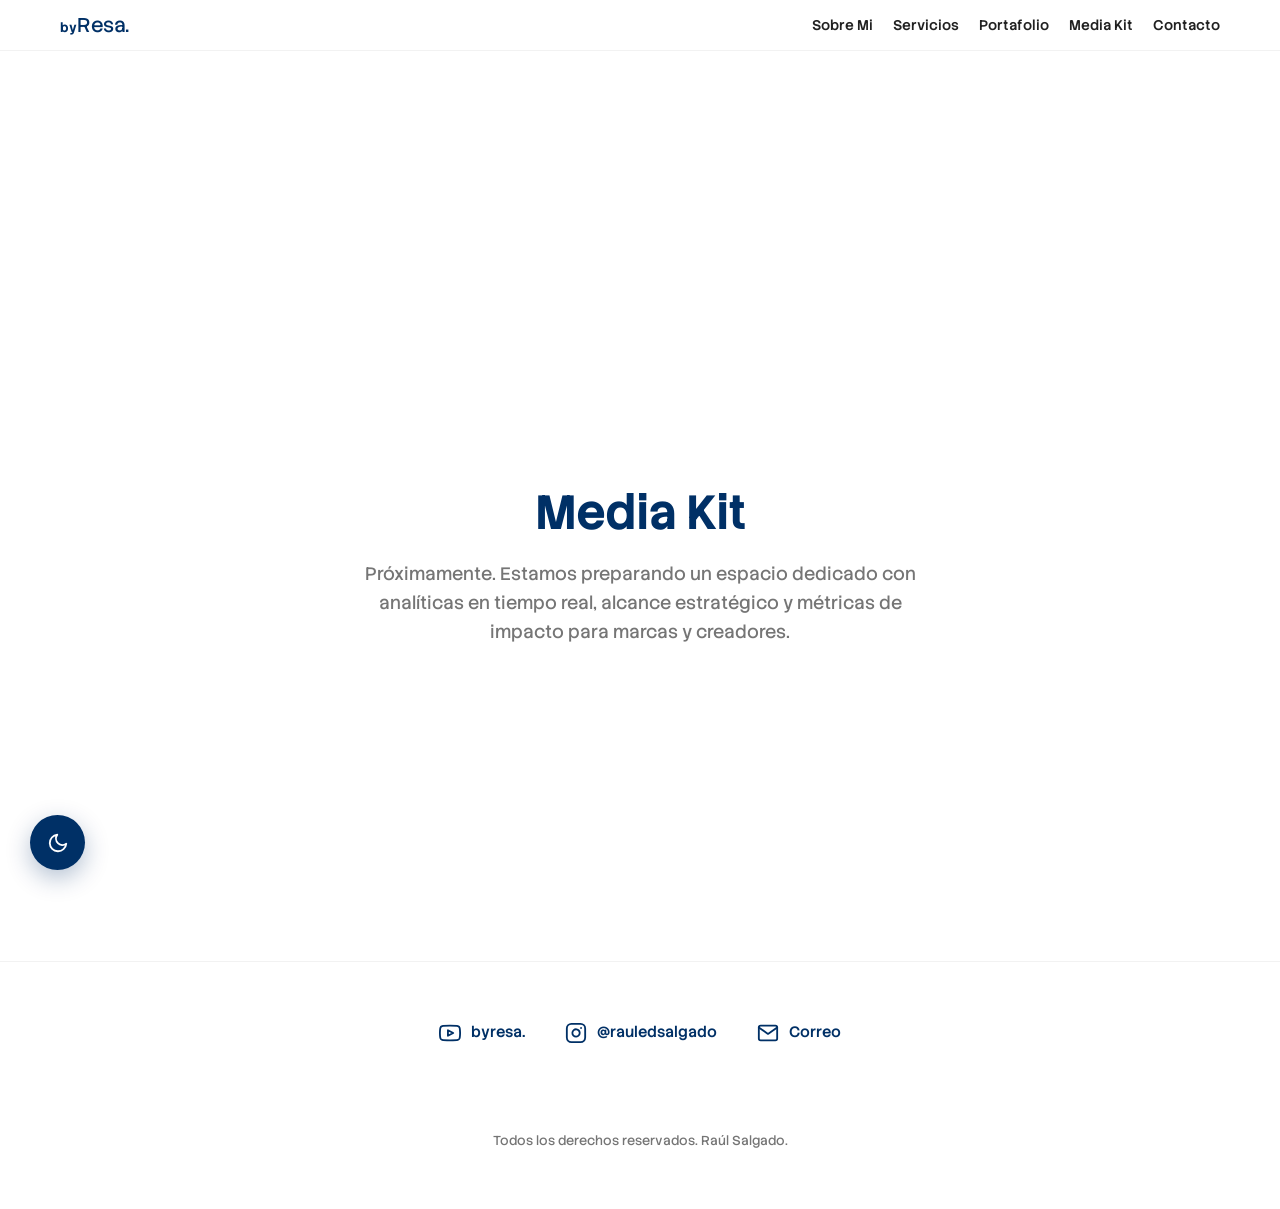
==== mediakit.html @ c40e9521 "Initial clean deploy 1.0" ====
<!DOCTYPE html>
<html lang="es">

<head>
    <meta charset="UTF-8">
    <meta name="viewport" content="width=device-width, initial-scale=1.0">
    <title>Media Kit - byResa.</title>
    
    <!-- Hojas de estilo, Fuentes y Favicon -->
    <link rel="stylesheet" href="css/normalize.css">
    <link rel="preconnect" href="https://fonts.googleapis.com">
    <link rel="preconnect" href="https://fonts.gstatic.com" crossorigin>
    <link href="https://fonts.googleapis.com/css2?family=Stack+Sans+Text&display=swap" rel="stylesheet">
    <link rel="preload" href="css/style.css" as="style">
    <link rel="stylesheet" href="css/style.css?v=6.0">
    <link rel="icon" href="Images/LOGO FINAL.png" type="image/png">
</head>

<body>
    <!-- Encabezado Fijo y Simétrico (Consistencia Global) -->
    <header class="barra-superior">
        <div class="nav-container contenedor">
            <a href="index.html#inicio" class="titulo" style="text-decoration: none;">
                <span>by</span>Resa.
            </a>
            <nav class="navprincipal">
                <a href="index.html#sobre-mi">Sobre Mi</a>
                <a href="index.html#servicios">Servicios</a>
                <a href="portafolio.html">Portafolio</a>
                <a href="mediakit.html">Media Kit</a>
                <a href="index.html#contacto">Contacto</a>
            </nav>
        </div>
    </header>

    <!-- Envoltura animada exclusiva para el contenido inferior -->
    <div class="transicion-pagina">
        <section class="hero-apple seccion-separada">
            <div class="contenedor" style="text-align: center; padding-top: 10rem;">
                <h2 style="color: var(--primario); font-size: 4.8rem; font-weight: 800; letter-spacing: -1px; margin-bottom: 2rem;">Media Kit</h2>
                <p style="color: var(--gris); font-size: 1.8rem; max-width: 60rem; margin: 0 auto; line-height: 1.6;">
                    Próximamente. Estamos preparando un espacio dedicado con analíticas en tiempo real, alcance estratégico y métricas de impacto para marcas y creadores.
                </p>
            </div>
        </section>
    </div>

    <!-- Bloque de Enlaces y Redes (Consistencia de marca) -->
    <section id="contenido" class="redes-apple seccion-separada">
        <div class="contenedor grid-redes-apple">
            <a href="https://www.youtube.com/@byresa" target="_blank" rel="noopener noreferrer" class="enlace-red-apple">
                <svg xmlns="http://www.w3.org/2000/svg" width="22" height="22" viewBox="0 0 24 24" fill="none" stroke="currentColor" stroke-width="2" stroke-linecap="round" stroke-linejoin="round">
                    <path d="M22.54 6.42a2.78 2.78 0 0 0-1.95-1.96C18.88 4 12 4 12 4s-6.88 0-8.59.46A2.78 2.78 0 0 0 1.46 6.42 29 29 0 0 0 1 12a29 29 0 0 0 .46 5.58 2.78 2.78 0 0 0 1.95 1.96C5.12 20 12 20 12 20s6.88 0 8.59-.46a2.78 2.78 0 0 0 1.95-1.96A29 29 0 0 0 23 12a29 29 0 0 0-.46-5.58z"></path>
                    <polygon points="9.75 15.02 15.5 12 9.75 8.98 9.75 15.02"></polygon>
                </svg>
                <span>byresa.</span>
            </a>

            <a href="https://www.instagram.com/rauledsalgado/" target="_blank" rel="noopener noreferrer" class="enlace-red-apple">
                <svg xmlns="http://www.w3.org/2000/svg" width="22" height="22" viewBox="0 0 24 24" fill="none" stroke="currentColor" stroke-width="2" stroke-linecap="round" stroke-linejoin="round">
                    <rect x="2" y="2" width="20" height="20" rx="5" ry="5"></rect>
                    <path d="M16 11.37A4 4 0 1 1 12.63 8 4 4 0 0 1 16 11.37z"></path>
                    <line x1="17.5" y1="6.5" x2="17.51" y2="6.5"></line>
                </svg>
                <span>@rauledsalgado</span>
            </a>

            <a href="mailto:rauleduardosalgadoalvarez@gmail.com" class="enlace-red-apple">
                <svg xmlns="http://www.w3.org/2000/svg" width="22" height="22" viewBox="0 0 24 24" fill="none" stroke="currentColor" stroke-width="2" stroke-linecap="round" stroke-linejoin="round">
                    <path d="M4 4h16c1.1 0 2 .9 2 2v12c0 1.1-.9 2-2 2H4c-1.1 0-2-.9-2-2V6c0-1.1.9-2 2-2z"></path>
                    <polyline points="22,6 12,13 2,6"></polyline>
                </svg>
                <span>Correo</span>
            </a>
        </div>
    </section>

    <!-- Pie de página unificado -->
    <footer class="footer-apple contenedor">
        <p>Todos los derechos reservados. Raúl Salgado.</p>
    </footer>

    <!-- Botón Flotante de Modo Oscuro -->
    <button id="btn-dark-mode" class="btn-dark-mode" type="button" aria-label="Alternar modo oscuro">
        <!-- Icono Luna (Modo Claro) -->
        <svg id="svg-luna" xmlns="http://www.w3.org/2000/svg" width="22" height="22" viewBox="0 0 24 24" fill="none" stroke="#ffffff" stroke-width="2" stroke-linecap="round" stroke-linejoin="round" style="display: block;">
            <path d="M21 12.79A9 9 0 1 1 11.21 3 7 7 0 0 0 21 12.79z"></path>
        </svg>
        <!-- Icono Sol (Modo Oscuro) -->
        <svg id="svg-sol" xmlns="http://www.w3.org/2000/svg" width="22" height="22" viewBox="0 0 24 24" fill="none" stroke="#ffffff" stroke-width="2" stroke-linecap="round" stroke-linejoin="round" style="display: none;">
            <circle cx="12" cy="12" r="5"></circle>
            <line x1="12" y1="1" x2="12" y2="3"></line>
            <line x1="12" y1="21" x2="12" y2="23"></line>
            <line x1="4.22" y1="4.22" x2="5.64" y2="5.64"></line>
            <line x1="18.36" y1="18.36" x2="19.78" y2="19.78"></line>
            <line x1="1" y1="12" x2="3" y2="12"></line>
            <line x1="21" y1="12" x2="23" y2="12"></line>
            <line x1="4.22" y1="19.78" x2="5.64" y2="18.36"></line>
            <line x1="18.36" y1="5.64" x2="19.78" y2="4.22"></line>
        </svg>
    </button>

   <!-- JavaScript Principal -->
    <script src="js/main.js?v=6.0"></script>
</body>

</html>
---- css/style.css ----
/* ==========================================================================
   1. VARIABLES Y CONFIGURACIÓN DE COLORES
   ========================================================================== */
:root {
    --blanco: #ffffff; 
    --oscuro: #212121;
    --primario: #003066;
    --secundario: #004A75;
    --gris: #757575;
    --grisbaj: #DFE9F3;
    --negro: #000000;
}

/* ==========================================================================
   2. ESTILOS BASE Y GLOBALES (Reset & HTML)
   ========================================================================== */
html {
    font-size: 62.5%; /* 1rem = 10px */
    box-sizing: border-box;
    scroll-behavior: smooth;
}

*, *:before, *:after {
    box-sizing: inherit;
}

body {
    font-size: 16px; 
    font-family: "Stack Sans Text", -apple-system, BlinkMacSystemFont, "Segoe UI", Roboto, sans-serif;
    background-color: var(--blanco);
    margin: 0; 
    overflow-x: hidden;
}

/* Tipografías Base */
h1 { font-size: 3.8rem; }
h2 { font-size: 2.8rem; }
h3 { font-size: 1.8rem; }
h1, h2, h3 { 
    text-align: center; 
}

/* ==========================================================================
   3. CLASES DE UTILIDAD Y COMPONENTES REUSABLES
   ========================================================================== */
.contenedor {
    max-width: 120rem;
    margin: 0 auto;
}

.sombra {
    box-shadow: 0px 5px 15px 0px rgba(112,112,112,0.75);
    -webkit-box-shadow: 0px 5px 15px 0px rgba(112,112,112,0.75);
    -moz-box-shadow: 0px 5px 15px 0px rgba(112,112,112,0.75);
    padding: 2rem;
    border-radius: 0;
}

.seccion-separada {
    margin-top: 4rem;
    margin-bottom: 4rem;
}

/* Helpers Flexbox / Ancho */
.flex { display: flex; }
.w100 { width: 100%; }
.alide { justify-content: flex-end; }

/* Botones genéricos */
.boton {
    background-color: var(--secundario);
    color: var(--blanco);
    padding: 1rem 3rem;
    margin-top: 1rem;
    font-size: 2rem;
    text-decoration: none;
    text-transform: uppercase;
    font-weight: bold;
    border-radius: .5rem;
    width: 80%;
    border: none;
    text-align: center;
    display: inline-block;
}

.boton:hover {
    cursor: pointer;
}

@media (min-width: 480px) {
    .boton { width: auto; }
}

/* ==========================================================================
   4. ESTRUCTURA DE NAVEGACIÓN Y HERO (Estilo Apple Keynote)
   ========================================================================== */

/* Barra Superior Fina e Integrada (Sticky Nav) */
.barra-superior {
    position: sticky;
    top: 0;
    z-index: 100;
    background-color: rgba(255, 255, 255, 0.8);
    backdrop-filter: blur(20px);
    -webkit-backdrop-filter: blur(20px);
    border-bottom: 1px solid rgba(0, 0, 0, 0.05);
}

.nav-container {
    display: flex;
    flex-direction: column;
    align-items: center;
    padding: 1rem 2rem;
}

@media (min-width: 768px) {
    .nav-container {
        flex-direction: row;
        justify-content: space-between;
        padding: 1.2rem 2rem;
    }
}

/* Título e Identidad */
.titulo {
    color: var(--primario);
    margin: 0;
    font-size: 2rem;
    letter-spacing: -0.5px;
    font-weight: 400;
}

.titulo span {
    font-size: 1.3rem;
    font-weight: 700;
    margin-right: 1px;
}

/* Menú de Navegación Fino e Integrado */
.navprincipal {
    display: flex;
    flex-direction: row;
    justify-content: center;
    align-items: center;
    gap: 1.2rem;
    width: 100%;
    flex-wrap: nowrap;
}

.navprincipal a {
    color: var(--oscuro);
    text-decoration: none;
    font-size: 1.2rem;
    font-weight: 500;
    padding: 0.5rem 0;
    transition: color 0.2s ease;
    white-space: nowrap;
}

.navprincipal a:hover {
    color: var(--secundario);
    background-color: transparent;
}

@media (min-width: 768px) {
    .navprincipal {
        gap: 2rem;
        width: auto;
    }
    
    .navprincipal a {
        font-size: 1.4rem;
    }
}

/* --- HERO APPLE --- */
.hero-apple {
    background-color: var(--blanco);
    display: flex;
    align-items: center;      
    justify-content: center;   
    min-height: auto;          
    padding-top: 10rem;        
    padding-bottom: 6rem;
    box-sizing: border-box;
    position: relative;
    overflow: visible; 
}

@media (min-width: 992px) {
    .hero-apple {
        min-height: calc(100vh - 7rem); 
        padding-top: 2rem;
        padding-bottom: 4rem;
    }
}

.hero-contenido {
    display: flex;
    flex-direction: column;
    align-items: center;
    gap: 6rem;
    padding: 0 2rem;
    width: 100%;
}

@media (min-width: 992px) {
    .hero-contenido {
        display: grid;
        grid-template-columns: 45% 55%;
        align-items: center;
        gap: 4rem;
    }
}

/* Texto del Hero */
.hero-texto {
    display: flex;
    flex-direction: column;
    align-items: center;
    text-align: center;
    max-width: 100%;
}

.hero-texto h2 {
    font-size: 4.2rem;
    font-weight: 800;
    color: var(--primario);
    line-height: 1.2;
    letter-spacing: -1px;
    margin: 0 0 1.5rem 0;
    text-transform: lowercase;
}

.hero-texto .ubi {
    display: flex;
    align-items: center;
    color: var(--gris);
    gap: 0.8rem;
    margin-bottom: 3rem;
}

.hero-texto .ubi p {
    font-size: 1.6rem;
    margin: 0;
    color: var(--gris);
}

.hero-texto .boton-apple {
    margin-top: 1.5rem;
}

@media (min-width: 768px) {
    .hero-texto h2 { font-size: 5.6rem; }
}

@media (min-width: 992px) {
    .hero-texto {
        align-items: center;
        text-align: center;
        max-width: 52rem;
    }

    .hero-texto h2 { 
        font-size: 5.2rem; 
        line-height: 1.15;
    }
}

/* --- FIX CURSOR TYPEWRITER EN MÚLTIPLES RENGLONES --- */
.typing-container {
    display: block;
    text-align: center;
    min-height: 8rem;
    margin: 0 auto;
}

#texto-tipeado {
    color: var(--primario);
}

.cursor-tipeado {
    display: inline;
    color: var(--secundario);
    font-weight: 300;
    margin-left: 2px;
    animation: parpadeoCursor 0.8s infinite;
}

@keyframes parpadeoCursor {
    0%, 100% { opacity: 1; }
    50% { opacity: 0; }
}

/* Botón Premium Tipo Apple */
.boton-apple {
    background-color: var(--primario);
    color: var(--blanco);
    padding: 1.2rem 3rem;
    font-size: 1.6rem;
    font-weight: 600;
    text-decoration: none;
    border-radius: 3rem;
    display: inline-block;
    transition: transform 0.2s ease, background-color 0.2s ease;
    box-shadow: 0 4px 15px rgba(0, 48, 102, 0.15);
}

.boton-apple:hover {
    transform: scale(1.03);
    background-color: var(--secundario);
}

/* --- LA VENTANA DE INTERFAZ (MOCKUP INTERACTIVO) --- */
.hero-mockup {
    width: 100%;
    max-width: 55rem;
    background-color: var(--blanco);
    border-radius: 1.2rem;
    box-shadow: 0px 20px 40px rgba(0, 0, 0, 0.08);
    border: 1px solid rgba(0, 0, 0, 0.06);
    overflow: hidden;
}

.ventana-header {
    background-color: #f5f5f7;
    padding: 1.2rem 1.6rem;
    display: flex;
    gap: 0.8rem;
    border-bottom: 1px solid rgba(0, 0, 0, 0.05);
}

.ventana-header .punto {
    width: 1.2rem;
    height: 1.2rem;
    border-radius: 50%;
    display: inline-block;
}
.ventana-header .rojo { background-color: #ff5f56; }
.ventana-header .verde { background-color: #27c93f; }
.ventana-header .amarillo { background-color: #ffbd2e; }

.ventana-cuerpo {
    padding: 3rem;
    background-color: var(--blanco);
    font-family: monospace;
    font-size: 1.4rem;
    display: flex;
    flex-direction: column;
    gap: 1.5rem;
    text-align: left;
}

.linea-codigo {
    color: var(--secundario);
    font-weight: bold;
}

.linea-codigo span {
    color: var(--gris);
    font-weight: normal;
}

/* Micro-animaciones de Entrada */
.animate-fade-in {
    animation: fadeIn 1s ease-out forwards;
}

.animate-slide-up {
    animation: slideUp 1.2s cubic-bezier(0.16, 1, 0.3, 1) forwards;
}

@keyframes fadeIn {
    from { opacity: 0; }
    to { opacity: 1; }
}

@keyframes slideUp {
    from {
        opacity: 0;
        transform: translateY(40px);
    }
    to {
        opacity: 1;
        transform: translateY(0);
    }
}

/* --- INDICADOR DE SCROLL PREMIUM --- */
.scroll-indicator {
    display: none; 
    visibility: hidden;
    opacity: 0;
}

@media (min-width: 992px) {
    .scroll-indicator {
        display: flex;
        visibility: visible;
        opacity: 1;
        position: absolute;
        bottom: 8rem; 
        left: 50%;
        transform: translateX(-50%);
        flex-direction: column;
        align-items: center;
        justify-content: center;
        pointer-events: none;
        z-index: 10;
    }
}

.mouse-icon {
    width: 2.6rem;
    height: 4.2rem;
    border: 2px solid var(--primario); 
    border-radius: 2rem;
    position: relative;
    animation: mouseBounce 2s infinite ease-in-out;
}

.mouse-wheel {
    width: 0.4rem;
    height: 0.8rem;
    background-color: var(--secundario); 
    border-radius: 0.2rem;
    position: absolute;
    top: 0.8rem;
    left: 50%;
    transform: translateX(-50%);
    animation: wheelScroll 1.6s infinite cubic-bezier(0.16, 1, 0.3, 1);
}

@keyframes mouseBounce {
    0%, 100% { transform: translateY(0); }
    50% { transform: translateY(6px); }
}

@keyframes wheelScroll {
    0% { opacity: 0; transform: translate(-50%, 0); }
    30% { opacity: 1; }
    100% { opacity: 0; transform: translate(-50%, 10px); }
}

/* ==========================================================================
   5. TÍTULO DE SECCIONES UNIFICADO (Regla Global Limpia)
   ========================================================================== */
.herramientas-apple h2,
.proyectos-apple h2,
.servicios-apple h2,
.testimonios-apple h2 {
    color: var(--primario);
    font-size: 3.2rem;
    font-weight: 800;
    letter-spacing: -0.5px;
    text-align: center;
    margin-top: 0;
    margin-bottom: 4rem;
    text-transform: none;
}

@media (min-width: 768px) {
    .herramientas-apple h2,
    .proyectos-apple h2,
    .servicios-apple h2,
    .testimonios-apple h2 {
        font-size: 4rem;
    }
}

/* ==========================================================================
   6. DISEÑO DE SECCIONES INTERNAS
   ========================================================================== */

/* --- BLOQUE 1: SOBRE MÍ (Gris Suave) --- */
.sobre-mi-apple {
    background-color: var(--blanco); 
    margin-bottom: 0;
    padding-top: 4rem;
    padding-bottom: 4rem; 
}

@media (min-width: 992px) {
    .sobre-mi-apple {
        background-color: #f5f5f7;
        padding: 8rem 2rem;
    }
}

.grid-sobre-mi-apple {
    display: flex;
    flex-direction: column;
    gap: 4rem;
}

.perfil-texto-apple h2 {
    color: var(--primario);
    text-align: center; 
    font-size: 3.2rem;
    font-weight: 800;
    letter-spacing: -0.5px;
    margin-top: 0;
    margin-bottom: 2.5rem;
}

.perfil-texto-apple p {
    color: var(--oscuro);
    line-height: 1.6;
    margin-bottom: 2rem;
    text-align: center; 
}

.perfil-texto-apple .introduccion {
    font-size: 2rem;
    font-weight: 500;
    color: var(--primario);
}

.perfil-texto-apple .cuerpo-perfil {
    font-size: 1.6rem;
    color: var(--gris);
}

.perfil-foto-apple {
    display: flex;
    justify-content: center;
    align-items: center;
}

.marco-foto-apple {
    width: 100%;
    max-width: 38rem;
    height: 44rem;
    border-radius: 1.6rem;
    overflow: hidden;
    box-shadow: 0px 15px 35px rgba(0, 0, 0, 0.06);
    border: 1px solid rgba(0, 0, 0, 0.04);
}

.marco-foto-apple img {
    width: 100%;
    height: 100%;
    object-fit: cover;
    transition: transform 0.3s ease;
}

.marco-foto-apple:hover img {
    transform: scale(1.02);
}

@media (min-width: 992px) {
    .grid-sobre-mi-apple {
        display: grid;
        grid-template-columns: 55% 45%;
        column-gap: 6rem;
        align-items: center;
    }

    .perfil-texto-apple h2,
    .perfil-texto-apple p {
        text-align: left;
    }
}

/* --- BLOQUE 2: HERRAMIENTAS APLICADAS (Blanco Puro) --- */
.herramientas-apple {
    background-color: var(--blanco);
    margin-top: 0;
    margin-bottom: 0;
    padding-top: 4rem;       
    padding-bottom: 4rem;  
}

.grid-herramientas {
    display: flex;
    flex-wrap: wrap;
    justify-content: center;
    align-items: center;
    gap: 2rem;
    max-width: 90rem;
    margin: 0 auto;
    padding: 0 2rem;         
}

.item-herramienta {
    display: flex;
    justify-content: center;
    align-items: center;
    width: 7.5rem;
    height: 7.5rem;
    background-color: #ffffff; 
    border-radius: 16px;
    color: #86868b;
    transition: all 0.3s cubic-bezier(0.16, 1, 0.3, 1);
    cursor: pointer;
    box-shadow: 0 2px 8px rgba(0, 0, 0, 0.04); 
}

.item-herramienta img,
.item-herramienta svg {
    width: 3.6rem;
    height: 3.6rem;
    object-fit: contain;
    filter: grayscale(100%) opacity(0.6); 
    transition: all 0.3s cubic-bezier(0.16, 1, 0.3, 1);
}

.item-herramienta:hover {
    background-color: #e8e8ed;
    color: var(--primario);
    transform: translateY(-4px);
}

.item-herramienta:hover img,
.item-herramienta:hover svg {
    filter: grayscale(0%) opacity(1); 
    transform: scale(1.08);
}

@media (min-width: 768px) {
    .grid-herramientas {
        gap: 3rem;
        max-width: 100%;
    }
    .item-herramienta {
        width: 8.5rem;
        height: 8.5rem;
        border-radius: 20px;
    }
}

/* --- BLOQUE 3: PROYECTOS DESTACADOS (Gris Suave) --- */
.proyectos-apple {
    background-color: #f5f5f7;
    padding: 6rem 2rem;
}

.bento-grid-proyectos {
    display: flex;
    flex-direction: column;
    gap: 3rem;
    margin-bottom: 4rem;
}

.tarjeta-proyecto-apple {
    background-color: var(--blanco);
    border-radius: 1.6rem;
    border: 1px solid rgba(0, 48, 102, 0.08);
    box-shadow: 0px 12px 32px rgba(0, 30, 66, 0.08);
    overflow: hidden;
    display: flex;
    flex-direction: column;
    transition: transform 0.3s cubic-bezier(0.16, 1, 0.3, 1), box-shadow 0.3s ease;
}

.tarjeta-proyecto-apple:hover {
    transform: translateY(-6px);
    box-shadow: 0px 20px 40px rgba(0, 30, 66, 0.14);
}

.imagen-proyecto-apple {
    width: 100%;
    height: 22rem;
    overflow: hidden;
    background-color: var(--grisbaj);
}

.imagen-proyecto-apple img {
    width: 100%;
    height: 100%;
    object-fit: cover;
    transition: transform 0.5s ease;
}

.tarjeta-proyecto-apple:hover .imagen-proyecto-apple img {
    transform: scale(1.04);
}

.info-proyecto-apple {
    padding: 3rem;
    display: flex;
    flex-direction: column;
    text-align: left;
}

.categoria-proyecto {
    font-size: 1.2rem;
    font-weight: 700;
    text-transform: uppercase;
    color: var(--secundario);
    letter-spacing: 0.5px;
    margin-bottom: 0.8rem;
}

.info-proyecto-apple h3 {
    color: var(--primario);
    font-size: 2.2rem;
    font-weight: 700;
    margin-top: 0;
    margin-bottom: 1rem;
    text-align: left;
    letter-spacing: -0.3px;
}

.info-proyecto-apple p {
    font-size: 1.5rem;
    line-height: 1.6;
    color: var(--gris);
    margin: 0 0 2rem 0;
}

.enlace-proyecto-apple {
    display: inline-flex;
    align-items: center;
    gap: 0.8rem;
    color: var(--primario);
    font-size: 1.5rem;
    font-weight: 700;
    text-decoration: none;
    transition: color 0.2s ease, gap 0.2s ease;
}

.enlace-proyecto-apple:hover {
    color: var(--secundario);
    gap: 1.2rem;
}

/* Callout Inferior Portafolio */
.callout-portafolio {
    display: flex;
    flex-direction: column;
    align-items: center;
    text-align: center;
    gap: 1.5rem;
    padding: 3rem 2rem;
    background-color: var(--blanco);
    border-radius: 1.6rem;
    border: 1px solid rgba(0, 0, 0, 0.05);
}

.callout-portafolio p {
    font-size: 1.6rem;
    color: var(--oscuro);
    margin: 0;
    font-weight: 500;
}

@media (min-width: 768px) {
    .bento-grid-proyectos {
        display: grid;
        grid-template-columns: repeat(2, 1fr);
        gap: 3rem;
    }

    .callout-portafolio {
        flex-direction: row;
        justify-content: space-between;
        padding: 2.5rem 4rem;
    }
}

/* --- BLOQUE 4: SERVICIOS (Blanco Puro) --- */
.servicios-apple {
    background-color: var(--blanco); 
    padding: 6rem 2rem;
}

.bento-grid-servicios {
    display: flex;
    flex-direction: column;
    gap: 2.5rem;
}

.tarjeta-bento {
    background-color: var(--blanco);
    padding: 3.5rem;
    border-radius: 1.6rem;
    border: 1px solid rgba(0, 48, 102, 0.08);
    box-shadow: 0px 12px 32px rgba(0, 30, 66, 0.08);
    display: flex;
    flex-direction: column;
    align-items: center;
    text-align: center;
    transition: transform 0.3s cubic-bezier(0.16, 1, 0.3, 1), box-shadow 0.3s ease;
}

.tarjeta-bento:hover {
    transform: translateY(-6px);
    box-shadow: 0px 20px 40px rgba(0, 30, 66, 0.14);
}

.tarjeta-bento .iconos-bento {
    height: 7rem;
    width: 7rem;
    background-color: var(--grisbaj);
    border-radius: 50%;
    display: flex;
    justify-content: center;
    align-items: center;
    margin-bottom: 2rem;
    color: var(--primario);
    transition: background-color 0.3s ease, color 0.3s ease;
}

.tarjeta-bento:hover .iconos-bento {
    background-color: var(--primario);
    color: var(--blanco);
}

.tarjeta-bento .iconos-bento svg {
    width: 2.8rem;
    height: 2.8rem;
    stroke: currentColor;
}

.tarjeta-bento h3 {
    color: var(--primario);
    font-size: 2.2rem;
    font-weight: 700;
    margin-top: 0;
    margin-bottom: 1.5rem;
    letter-spacing: -0.3px;
}

.tarjeta-bento p {
    font-size: 1.5rem;
    line-height: 1.6;
    color: var(--gris);
    margin: 0;
    max-width: 32rem;
}

@media (min-width: 768px) {
    .bento-grid-servicios {
        display: grid;
        grid-template-columns: repeat(3, 1fr);
        column-gap: 2.5rem;
    }
    
    .tarjeta-bento {
        align-items: flex-start;
        text-align: left;
        padding: 4rem 3rem;
    }
    
    .tarjeta-bento p {
        max-width: 100%;
    }
}

/* --- BLOQUE 5: TESTIMONIOS (Estilo Social Proof & Reviews) --- */
/* --- SUBTÍTULO ETIQUETA CENTRADO Y EN AZUL --- */
.subtitulo-seccion {
    color: var(--primario);
    font-size: 1.4rem;
    font-weight: 700;
    text-transform: uppercase;
    letter-spacing: 2px;
    text-align: center;
    margin-top: 0;
    margin-bottom: 3rem;
}

@media (min-width: 768px) {
    .subtitulo-seccion {
        font-size: 1.6rem;
        margin-bottom: 4rem;
    }
}

.testimonios-apple {
    background-color: #fbfbfd;
    padding: 7rem 2rem;
    border-top: 1px solid rgba(0, 0, 0, 0.04);
    border-bottom: 1px solid rgba(0, 0, 0, 0.04);
}

.bento-grid-testimonios {
    display: flex;
    flex-direction: column;
    gap: 2.5rem;
}

.tarjeta-testimonio {
    background-color: var(--blanco); 
    padding: 3rem 2.5rem;
    border-radius: 2rem;
    border: 1px solid rgba(0, 48, 102, 0.06); 
    box-shadow: 0px 8px 24px rgba(0, 30, 66, 0.04);
    display: flex;
    flex-direction: column;
    justify-content: space-between;
    text-align: left;
    position: relative;
    /* Transición fluida para el movimiento */
    transition: transform 0.3s cubic-bezier(0.16, 1, 0.3, 1), box-shadow 0.3s ease, border-color 0.3s ease;
}

.tarjeta-testimonio:hover {
    transform: translateY(-10px) !important;
    box-shadow: 0px 20px 40px rgba(0, 30, 66, 0.14) !important;
    border-color: rgba(0, 48, 102, 0.2);
}

/* Header con Avatar e Indicadores */
.testimonio-header {
    display: flex;
    justify-content: space-between;
    align-items: center;
    margin-bottom: 1.8rem;
}

.avatar-iniciales {
    width: 4.2rem;
    height: 4.2rem;
    border-radius: 50%;
    background: linear-gradient(135deg, var(--primario), var(--secundario));
    color: var(--blanco);
    font-weight: 700;
    font-size: 1.3rem;
    display: flex;
    align-items: center;
    justify-content: center;
    letter-spacing: 0.5px;
}

.valoracion span {
    color: #ffb800; /* Color dorado Apple */
    font-size: 1.4rem;
    letter-spacing: 2px;
}

.tarjeta-testimonio .cita {
    font-size: 1.5rem;
    line-height: 1.6;
    color: var(--oscuro);
    margin: 0 0 2rem 0;
    font-style: normal;
}

.tarjeta-testimonio .autor-info {
    display: flex;
    flex-direction: column;
    gap: 0.2rem;
    border-top: 1px solid rgba(0, 0, 0, 0.05); 
    padding-top: 1.5rem;
}

.tarjeta-testimonio .autor-info strong {
    font-size: 1.4rem;
    color: var(--primario);
    font-weight: 700;
}

.tarjeta-testimonio .autor-info span {
    font-size: 1.3rem;
    color: var(--gris);
}

@media (min-width: 992px) {
    .bento-grid-testimonios {
        display: grid;
        grid-template-columns: repeat(3, 1fr);
        column-gap: 2.5rem;
    }
}

/* --- BLOQUE 6: CONTACTO (Blanco Puro Cierre) --- */
.contacto-apple {
    background-color: var(--blanco); 
    padding: 6rem 2rem;
}

.grid-contacto-apple {
    display: flex;
    flex-direction: column;
    gap: 4rem;
}

.contacto-info h2 {
    color: var(--primario);
    font-size: 3.2rem;
    font-weight: 800;
    letter-spacing: -0.5px;
    text-align: left;
    margin-top: 0;
    margin-bottom: 1.5rem;
}

.contacto-info p {
    font-size: 1.6rem;
    line-height: 1.6;
    color: var(--gris);
    margin: 0;
    text-align: left;
}

.form-apple {
    width: 100%;
}

.contecampos-apple {
    display: flex;
    flex-direction: column;
    gap: 2rem;
    margin-bottom: 3rem;
}

.campo-apple {
    display: flex;
    flex-direction: column;
    gap: 0.8rem;
    text-align: left;
}

.campo-apple label {
    color: var(--primario);
    font-size: 1.4rem;
    font-weight: 600;
}

.inputext-apple {
    width: 100%;
    border: 1px solid rgba(0, 0, 0, 0.08);
    background-color: var(--blanco);
    padding: 1.5rem;
    border-radius: 1.2rem;
    font-size: 1.5rem;
    color: var(--oscuro);
    transition: border-color 0.2s ease, box-shadow 0.2s ease;
    resize: none;
}

.inputext-apple:focus {
    outline: none;
    border-color: var(--secundario);
    box-shadow: 0 0 0 3px rgba(0, 74, 117, 0.1);
}

.campo-apple textarea {
    height: 16rem;
}

@media (min-width: 992px) {
    .contacto-apple {
        padding: 8rem 2rem;
    }

    .grid-contacto-apple {
        display: grid;
        grid-template-columns: 40% 60%;
        column-gap: 6rem;
        align-items: flex-start;
    }

    .contecampos-apple {
        display: grid;
        grid-template-columns: 1fr 1fr;
        column-gap: 2rem;
    }

    .campo-apple:nth-child(3),
    .campo-apple:nth-child(4) {
        grid-column: 1 / 3;
    }
}

/* ==========================================================================
   7. BLOQUE DE REDES SOCIALES Y PIE DE PÁGINA
   ========================================================================== */
.redes-apple {
    background-color: var(--blanco);
    padding: 6rem 2rem 2rem 2rem;
    border-top: 1px solid rgba(0, 0, 0, 0.05); 
    width: 100%;
}

.grid-redes-apple {
    max-width: 120rem;
    margin: 0 auto;
    display: flex;
    flex-direction: column;
    align-items: center;    
    gap: 2.5rem;            
}

@media (min-width: 768px) {
    .grid-redes-apple {
        flex-direction: row; 
        justify-content: center;
        gap: 4rem;
    }
}

.enlace-red-apple {
    display: flex;
    align-items: center;
    gap: 1rem;
    text-decoration: none; 
    color: var(--primario);
    font-size: 1.5rem;
    font-weight: 500;
    transition: opacity 0.2s ease;
}

.enlace-red-apple:hover {
    opacity: 0.6;
}

.enlace-red-apple svg {
    color: var(--primario);
}

/* --- FOOTER FINAL --- */
.footer-apple {
    max-width: 120rem;
    margin: 0 auto;
    text-align: center;
    padding: 3rem 2rem 6rem 2rem;
}

.footer-apple p {
    font-size: 1.3rem;
    color: var(--gris);
    margin: 0;
    font-weight: 400;
}

/* ==========================================================================
   8. ANCHO COMPLETO (Overrides)
   ========================================================================== */
main.contenedor.sombra {
    max-width: 100%;
    width: 100%;
    margin-left: 0;
    margin-right: 0;
}

/* ==========================================================================
   9. PANTALLA DE CARGA (PRELOADER PREMIUM)
   ========================================================================== */
#pantalla-carga {
    position: fixed;
    top: 0;
    left: 0;
    width: 100%;
    height: 100vh;
    background-color: var(--blanco);
    z-index: 9999; 
    display: flex;
    justify-content: center;
    align-items: center;
    transition: opacity 0.6s cubic-bezier(0.16, 1, 0.3, 1), visibility 0.6s ease;
    opacity: 1;
    visibility: visible;
}

#pantalla-carga.oculto {
    opacity: 0;
    visibility: hidden;
}

.contenido-carga {
    text-align: center;
    display: flex;
    flex-direction: column;
    align-items: center;
}

.logo-carga {
    color: var(--primario);
    font-size: 4rem;
    letter-spacing: -1px;
    margin: 0 0 1rem 0;
    animation: cargarTexto 0.8s ease-out forwards;
}

.logo-carga span {
    font-size: 2rem;
    font-weight: 700;
}

.subtitulo-carga {
    color: var(--gris);
    font-size: 1.6rem;
    margin: 0 0 3rem 0;
    text-transform: lowercase;
    letter-spacing: 0.5px;
    opacity: 0;
    animation: cargarTexto 0.8s ease-out 0.2s forwards; 
}

.linea-progreso {
    width: 12rem;
    height: 2px;
    background-color: var(--grisbaj);
    border-radius: 2px;
    position: relative;
    overflow: hidden;
}

.linea-progreso::after {
    content: '';
    position: absolute;
    top: 0;
    left: 0;
    width: 0;
    height: 100%;
    background-color: var(--secundario);
    animation: progreso 1.5s cubic-bezier(0.16, 1, 0.3, 1) forwards;
}

@keyframes cargarTexto {
    from {
        opacity: 0;
        transform: translateY(10px);
    }
    to {
        opacity: 1;
        transform: translateY(0);
    }
}

@keyframes progreso {
    to { width: 100%; }
}

/* ==========================================================================
   10. TRANSICIÓN Y ANIMACIONES DE REVELACIÓN POR SCROLL
   ========================================================================== */
.transicion-pagina {
    opacity: 0;
    transform: translateY(15px); 
    animation: entradaSuave 0.4s cubic-bezier(0.25, 1, 0.5, 1) forwards;
}

@keyframes entradaSuave {
    to {
        opacity: 1;
        transform: translateY(0); 
    }
}

.revelar-scroll {
    opacity: 0;
    transform: translateY(20px);
    transition: opacity 0.6s cubic-bezier(0.16, 1, 0.3, 1), 
                transform 0.6s cubic-bezier(0.16, 1, 0.3, 1);
    will-change: opacity, transform; 
}

.revelar-scroll.activo {
    opacity: 1;
    transform: translateY(0);
}

.revelar-bento {
    opacity: 0;
    transform: scale(0.96);
    transition: opacity 0.7s cubic-bezier(0.16, 1, 0.3, 1), 
                transform 0.7s cubic-bezier(0.16, 1, 0.3, 1);
    will-change: opacity, transform;
}

.revelar-bento.activo {
    opacity: 1;
    transform: scale(1);
}

/* ==========================================================================
   11. MODO OSCURO (DARK MODE) Y BOTÓN FLOTANTE
   ========================================================================== */

/* --- 1. VARIABLES BASE (Inversión de colores) --- */
body.dark-mode {
    --blanco: #001a33; 
    --primario: #ffffff; 
    --secundario: #DFE9F3; 
    --oscuro: #ffffff; 
    --gris: #b0c4de; 
    --grisbaj: #003066; 
}

/* --- 2. FONDOS DE SECCIONES Y NAVEGACIÓN --- */
body.dark-mode .sobre-mi-apple,
body.dark-mode .proyectos-apple,
body.dark-mode .testimonios-apple {
    background-color: #001224; 
}

body.dark-mode .barra-superior {
    background-color: rgba(0, 26, 51, 0.8); 
    border-bottom: 1px solid rgba(255, 255, 255, 0.1);
}

body.dark-mode .navprincipal a,
body.dark-mode .titulo {
    color: #ffffff !important; 
}

body.dark-mode .navprincipal a:hover {
    color: #b0c4de !important; 
}

/* --- 3. BOTÓN FLOTANTE (Luna/Sol) --- */
.btn-dark-mode {
    position: fixed;
    bottom: 3rem;
    left: 3rem;
    width: 5.5rem;
    height: 5.5rem;
    border-radius: 50%;
    background-color: var(--primario);
    color: var(--blanco);
    border: none;
    box-shadow: 0 8px 24px rgba(0, 48, 102, 0.3);
    cursor: pointer;
    z-index: 9999;
    display: flex;
    justify-content: center;
    align-items: center;
    transition: transform 0.3s cubic-bezier(0.16, 1, 0.3, 1), background-color 0.3s ease;
}

.btn-dark-mode:hover {
    transform: scale(1.1);
    background-color: var(--secundario);
    color: var(--oscuro);
}

/* --- 4. SECCIÓN HERO (Terminal, Botón y Scroll) --- */
body.dark-mode .hero-mockup {
    background-color: #001f3e; 
    border: 1px solid rgba(255, 255, 255, 0.1); 
    box-shadow: 0px 20px 40px rgba(0, 0, 0, 0.5); 
}

body.dark-mode .ventana-header {
    background-color: rgba(255, 255, 255, 0.05); 
    border-bottom: 1px solid rgba(255, 255, 255, 0.05);
}

body.dark-mode .ventana-cuerpo {
    background-color: transparent; 
}

body.dark-mode .boton-apple {
    background-color: #0A84FF !important; 
    color: #ffffff !important;
    box-shadow: 0 4px 15px rgba(10, 132, 255, 0.3);
}

body.dark-mode .boton-apple:hover {
    background-color: #0071E3 !important; 
}

body.dark-mode .mouse-icon {
    border-color: rgba(255, 255, 255, 0.6); 
}

body.dark-mode .mouse-wheel {
    background-color: #0A84FF; 
}

/* --- 5. SECCIÓN SOBRE MÍ (Marco de foto) --- */
body.dark-mode .marco-foto-apple {
    border: 1px solid rgba(255, 255, 255, 0.15);
    box-shadow: 0px 15px 35px rgba(0, 0, 0, 0.8), 0px 0px 20px rgba(10, 132, 255, 0.1); 
}

/* --- 6. HERRAMIENTAS APLICADAS (Cajas e Iconos) --- */
body.dark-mode .item-herramienta {
    background-color: transparent !important; 
    border: 1px solid rgba(255, 255, 255, 0.1) !important; 
    box-shadow: none !important; 
}

body.dark-mode .item-herramienta:hover {
    background-color: rgba(255, 255, 255, 0.08) !important; 
    border: 1px solid rgba(255, 255, 255, 0.25) !important; 
}

/* Estado de reposo: Íconos en blanco translúcido (Gris claro) */
body.dark-mode .item-herramienta svg,
body.dark-mode .item-herramienta img {
    /* brightness(0) vuelve cualquier icono negro, y invert(1) lo vuelve blanco puro */
    filter: brightness(0) invert(1) opacity(0.7) !important; 
}

/* Estado Hover: Fijos en blanco puro brillante */
body.dark-mode .item-herramienta:hover svg,
body.dark-mode .item-herramienta:hover img {
    filter: brightness(0) invert(1) opacity(1) !important; 
}   


/* --- 7. TARJETAS BENTO Y FORMULARIO (Rescate de profundidad) --- */
body.dark-mode .tarjeta-bento,
body.dark-mode .tarjeta-proyecto-apple,
body.dark-mode .tarjeta-testimonio,
body.dark-mode .inputext-apple,
body.dark-mode .callout-portafolio {
    background-color: rgba(255, 255, 255, 0.03); 
    border: 1px solid rgba(255, 255, 255, 0.08);
}
---- css/style.css ----
/* ==========================================================================
   1. VARIABLES Y CONFIGURACIÓN DE COLORES
   ========================================================================== */
:root {
    --blanco: #ffffff; 
    --oscuro: #212121;
    --primario: #003066;
    --secundario: #004A75;
    --gris: #757575;
    --grisbaj: #DFE9F3;
    --negro: #000000;
}

/* ==========================================================================
   2. ESTILOS BASE Y GLOBALES (Reset & HTML)
   ========================================================================== */
html {
    font-size: 62.5%; /* 1rem = 10px */
    box-sizing: border-box;
    scroll-behavior: smooth;
}

*, *:before, *:after {
    box-sizing: inherit;
}

body {
    font-size: 16px; 
    font-family: "Stack Sans Text", -apple-system, BlinkMacSystemFont, "Segoe UI", Roboto, sans-serif;
    background-color: var(--blanco);
    margin: 0; 
    overflow-x: hidden;
}

/* Tipografías Base */
h1 { font-size: 3.8rem; }
h2 { font-size: 2.8rem; }
h3 { font-size: 1.8rem; }
h1, h2, h3 { 
    text-align: center; 
}

/* ==========================================================================
   3. CLASES DE UTILIDAD Y COMPONENTES REUSABLES
   ========================================================================== */
.contenedor {
    max-width: 120rem;
    margin: 0 auto;
}

.sombra {
    box-shadow: 0px 5px 15px 0px rgba(112,112,112,0.75);
    -webkit-box-shadow: 0px 5px 15px 0px rgba(112,112,112,0.75);
    -moz-box-shadow: 0px 5px 15px 0px rgba(112,112,112,0.75);
    padding: 2rem;
    border-radius: 0;
}

.seccion-separada {
    margin-top: 4rem;
    margin-bottom: 4rem;
}

/* Helpers Flexbox / Ancho */
.flex { display: flex; }
.w100 { width: 100%; }
.alide { justify-content: flex-end; }

/* Botones genéricos */
.boton {
    background-color: var(--secundario);
    color: var(--blanco);
    padding: 1rem 3rem;
    margin-top: 1rem;
    font-size: 2rem;
    text-decoration: none;
    text-transform: uppercase;
    font-weight: bold;
    border-radius: .5rem;
    width: 80%;
    border: none;
    text-align: center;
    display: inline-block;
}

.boton:hover {
    cursor: pointer;
}

@media (min-width: 480px) {
    .boton { width: auto; }
}

/* ==========================================================================
   4. ESTRUCTURA DE NAVEGACIÓN Y HERO (Estilo Apple Keynote)
   ========================================================================== */

/* Barra Superior Fina e Integrada (Sticky Nav) */
.barra-superior {
    position: sticky;
    top: 0;
    z-index: 100;
    background-color: rgba(255, 255, 255, 0.8);
    backdrop-filter: blur(20px);
    -webkit-backdrop-filter: blur(20px);
    border-bottom: 1px solid rgba(0, 0, 0, 0.05);
}

.nav-container {
    display: flex;
    flex-direction: column;
    align-items: center;
    padding: 1rem 2rem;
}

@media (min-width: 768px) {
    .nav-container {
        flex-direction: row;
        justify-content: space-between;
        padding: 1.2rem 2rem;
    }
}

/* Título e Identidad */
.titulo {
    color: var(--primario);
    margin: 0;
    font-size: 2rem;
    letter-spacing: -0.5px;
    font-weight: 400;
}

.titulo span {
    font-size: 1.3rem;
    font-weight: 700;
    margin-right: 1px;
}

/* Menú de Navegación Fino e Integrado */
.navprincipal {
    display: flex;
    flex-direction: row;
    justify-content: center;
    align-items: center;
    gap: 1.2rem;
    width: 100%;
    flex-wrap: nowrap;
}

.navprincipal a {
    color: var(--oscuro);
    text-decoration: none;
    font-size: 1.2rem;
    font-weight: 500;
    padding: 0.5rem 0;
    transition: color 0.2s ease;
    white-space: nowrap;
}

.navprincipal a:hover {
    color: var(--secundario);
    background-color: transparent;
}

@media (min-width: 768px) {
    .navprincipal {
        gap: 2rem;
        width: auto;
    }
    
    .navprincipal a {
        font-size: 1.4rem;
    }
}

/* --- HERO APPLE --- */
.hero-apple {
    background-color: var(--blanco);
    display: flex;
    align-items: center;      
    justify-content: center;   
    min-height: auto;          
    padding-top: 10rem;        
    padding-bottom: 6rem;
    box-sizing: border-box;
    position: relative;
    overflow: visible; 
}

@media (min-width: 992px) {
    .hero-apple {
        min-height: calc(100vh - 7rem); 
        padding-top: 2rem;
        padding-bottom: 4rem;
    }
}

.hero-contenido {
    display: flex;
    flex-direction: column;
    align-items: center;
    gap: 6rem;
    padding: 0 2rem;
    width: 100%;
}

@media (min-width: 992px) {
    .hero-contenido {
        display: grid;
        grid-template-columns: 45% 55%;
        align-items: center;
        gap: 4rem;
    }
}

/* Texto del Hero */
.hero-texto {
    display: flex;
    flex-direction: column;
    align-items: center;
    text-align: center;
    max-width: 100%;
}

.hero-texto h2 {
    font-size: 4.2rem;
    font-weight: 800;
    color: var(--primario);
    line-height: 1.2;
    letter-spacing: -1px;
    margin: 0 0 1.5rem 0;
    text-transform: lowercase;
}

.hero-texto .ubi {
    display: flex;
    align-items: center;
    color: var(--gris);
    gap: 0.8rem;
    margin-bottom: 3rem;
}

.hero-texto .ubi p {
    font-size: 1.6rem;
    margin: 0;
    color: var(--gris);
}

.hero-texto .boton-apple {
    margin-top: 1.5rem;
}

@media (min-width: 768px) {
    .hero-texto h2 { font-size: 5.6rem; }
}

@media (min-width: 992px) {
    .hero-texto {
        align-items: center;
        text-align: center;
        max-width: 52rem;
    }

    .hero-texto h2 { 
        font-size: 5.2rem; 
        line-height: 1.15;
    }
}

/* --- FIX CURSOR TYPEWRITER EN MÚLTIPLES RENGLONES --- */
.typing-container {
    display: block;
    text-align: center;
    min-height: 8rem;
    margin: 0 auto;
}

#texto-tipeado {
    color: var(--primario);
}

.cursor-tipeado {
    display: inline;
    color: var(--secundario);
    font-weight: 300;
    margin-left: 2px;
    animation: parpadeoCursor 0.8s infinite;
}

@keyframes parpadeoCursor {
    0%, 100% { opacity: 1; }
    50% { opacity: 0; }
}

/* Botón Premium Tipo Apple */
.boton-apple {
    background-color: var(--primario);
    color: var(--blanco);
    padding: 1.2rem 3rem;
    font-size: 1.6rem;
    font-weight: 600;
    text-decoration: none;
    border-radius: 3rem;
    display: inline-block;
    transition: transform 0.2s ease, background-color 0.2s ease;
    box-shadow: 0 4px 15px rgba(0, 48, 102, 0.15);
}

.boton-apple:hover {
    transform: scale(1.03);
    background-color: var(--secundario);
}

/* --- LA VENTANA DE INTERFAZ (MOCKUP INTERACTIVO) --- */
.hero-mockup {
    width: 100%;
    max-width: 55rem;
    background-color: var(--blanco);
    border-radius: 1.2rem;
    box-shadow: 0px 20px 40px rgba(0, 0, 0, 0.08);
    border: 1px solid rgba(0, 0, 0, 0.06);
    overflow: hidden;
}

.ventana-header {
    background-color: #f5f5f7;
    padding: 1.2rem 1.6rem;
    display: flex;
    gap: 0.8rem;
    border-bottom: 1px solid rgba(0, 0, 0, 0.05);
}

.ventana-header .punto {
    width: 1.2rem;
    height: 1.2rem;
    border-radius: 50%;
    display: inline-block;
}
.ventana-header .rojo { background-color: #ff5f56; }
.ventana-header .verde { background-color: #27c93f; }
.ventana-header .amarillo { background-color: #ffbd2e; }

.ventana-cuerpo {
    padding: 3rem;
    background-color: var(--blanco);
    font-family: monospace;
    font-size: 1.4rem;
    display: flex;
    flex-direction: column;
    gap: 1.5rem;
    text-align: left;
}

.linea-codigo {
    color: var(--secundario);
    font-weight: bold;
}

.linea-codigo span {
    color: var(--gris);
    font-weight: normal;
}

/* Micro-animaciones de Entrada */
.animate-fade-in {
    animation: fadeIn 1s ease-out forwards;
}

.animate-slide-up {
    animation: slideUp 1.2s cubic-bezier(0.16, 1, 0.3, 1) forwards;
}

@keyframes fadeIn {
    from { opacity: 0; }
    to { opacity: 1; }
}

@keyframes slideUp {
    from {
        opacity: 0;
        transform: translateY(40px);
    }
    to {
        opacity: 1;
        transform: translateY(0);
    }
}

/* --- INDICADOR DE SCROLL PREMIUM --- */
.scroll-indicator {
    display: none; 
    visibility: hidden;
    opacity: 0;
}

@media (min-width: 992px) {
    .scroll-indicator {
        display: flex;
        visibility: visible;
        opacity: 1;
        position: absolute;
        bottom: 8rem; 
        left: 50%;
        transform: translateX(-50%);
        flex-direction: column;
        align-items: center;
        justify-content: center;
        pointer-events: none;
        z-index: 10;
    }
}

.mouse-icon {
    width: 2.6rem;
    height: 4.2rem;
    border: 2px solid var(--primario); 
    border-radius: 2rem;
    position: relative;
    animation: mouseBounce 2s infinite ease-in-out;
}

.mouse-wheel {
    width: 0.4rem;
    height: 0.8rem;
    background-color: var(--secundario); 
    border-radius: 0.2rem;
    position: absolute;
    top: 0.8rem;
    left: 50%;
    transform: translateX(-50%);
    animation: wheelScroll 1.6s infinite cubic-bezier(0.16, 1, 0.3, 1);
}

@keyframes mouseBounce {
    0%, 100% { transform: translateY(0); }
    50% { transform: translateY(6px); }
}

@keyframes wheelScroll {
    0% { opacity: 0; transform: translate(-50%, 0); }
    30% { opacity: 1; }
    100% { opacity: 0; transform: translate(-50%, 10px); }
}

/* ==========================================================================
   5. TÍTULO DE SECCIONES UNIFICADO (Regla Global Limpia)
   ========================================================================== */
.herramientas-apple h2,
.proyectos-apple h2,
.servicios-apple h2,
.testimonios-apple h2 {
    color: var(--primario);
    font-size: 3.2rem;
    font-weight: 800;
    letter-spacing: -0.5px;
    text-align: center;
    margin-top: 0;
    margin-bottom: 4rem;
    text-transform: none;
}

@media (min-width: 768px) {
    .herramientas-apple h2,
    .proyectos-apple h2,
    .servicios-apple h2,
    .testimonios-apple h2 {
        font-size: 4rem;
    }
}

/* ==========================================================================
   6. DISEÑO DE SECCIONES INTERNAS
   ========================================================================== */

/* --- BLOQUE 1: SOBRE MÍ (Gris Suave) --- */
.sobre-mi-apple {
    background-color: var(--blanco); 
    margin-bottom: 0;
    padding-top: 4rem;
    padding-bottom: 4rem; 
}

@media (min-width: 992px) {
    .sobre-mi-apple {
        background-color: #f5f5f7;
        padding: 8rem 2rem;
    }
}

.grid-sobre-mi-apple {
    display: flex;
    flex-direction: column;
    gap: 4rem;
}

.perfil-texto-apple h2 {
    color: var(--primario);
    text-align: center; 
    font-size: 3.2rem;
    font-weight: 800;
    letter-spacing: -0.5px;
    margin-top: 0;
    margin-bottom: 2.5rem;
}

.perfil-texto-apple p {
    color: var(--oscuro);
    line-height: 1.6;
    margin-bottom: 2rem;
    text-align: center; 
}

.perfil-texto-apple .introduccion {
    font-size: 2rem;
    font-weight: 500;
    color: var(--primario);
}

.perfil-texto-apple .cuerpo-perfil {
    font-size: 1.6rem;
    color: var(--gris);
}

.perfil-foto-apple {
    display: flex;
    justify-content: center;
    align-items: center;
}

.marco-foto-apple {
    width: 100%;
    max-width: 38rem;
    height: 44rem;
    border-radius: 1.6rem;
    overflow: hidden;
    box-shadow: 0px 15px 35px rgba(0, 0, 0, 0.06);
    border: 1px solid rgba(0, 0, 0, 0.04);
}

.marco-foto-apple img {
    width: 100%;
    height: 100%;
    object-fit: cover;
    transition: transform 0.3s ease;
}

.marco-foto-apple:hover img {
    transform: scale(1.02);
}

@media (min-width: 992px) {
    .grid-sobre-mi-apple {
        display: grid;
        grid-template-columns: 55% 45%;
        column-gap: 6rem;
        align-items: center;
    }

    .perfil-texto-apple h2,
    .perfil-texto-apple p {
        text-align: left;
    }
}

/* --- BLOQUE 2: HERRAMIENTAS APLICADAS (Blanco Puro) --- */
.herramientas-apple {
    background-color: var(--blanco);
    margin-top: 0;
    margin-bottom: 0;
    padding-top: 4rem;       
    padding-bottom: 4rem;  
}

.grid-herramientas {
    display: flex;
    flex-wrap: wrap;
    justify-content: center;
    align-items: center;
    gap: 2rem;
    max-width: 90rem;
    margin: 0 auto;
    padding: 0 2rem;         
}

.item-herramienta {
    display: flex;
    justify-content: center;
    align-items: center;
    width: 7.5rem;
    height: 7.5rem;
    background-color: #ffffff; 
    border-radius: 16px;
    color: #86868b;
    transition: all 0.3s cubic-bezier(0.16, 1, 0.3, 1);
    cursor: pointer;
    box-shadow: 0 2px 8px rgba(0, 0, 0, 0.04); 
}

.item-herramienta img,
.item-herramienta svg {
    width: 3.6rem;
    height: 3.6rem;
    object-fit: contain;
    filter: grayscale(100%) opacity(0.6); 
    transition: all 0.3s cubic-bezier(0.16, 1, 0.3, 1);
}

.item-herramienta:hover {
    background-color: #e8e8ed;
    color: var(--primario);
    transform: translateY(-4px);
}

.item-herramienta:hover img,
.item-herramienta:hover svg {
    filter: grayscale(0%) opacity(1); 
    transform: scale(1.08);
}

@media (min-width: 768px) {
    .grid-herramientas {
        gap: 3rem;
        max-width: 100%;
    }
    .item-herramienta {
        width: 8.5rem;
        height: 8.5rem;
        border-radius: 20px;
    }
}

/* --- BLOQUE 3: PROYECTOS DESTACADOS (Gris Suave) --- */
.proyectos-apple {
    background-color: #f5f5f7;
    padding: 6rem 2rem;
}

.bento-grid-proyectos {
    display: flex;
    flex-direction: column;
    gap: 3rem;
    margin-bottom: 4rem;
}

.tarjeta-proyecto-apple {
    background-color: var(--blanco);
    border-radius: 1.6rem;
    border: 1px solid rgba(0, 48, 102, 0.08);
    box-shadow: 0px 12px 32px rgba(0, 30, 66, 0.08);
    overflow: hidden;
    display: flex;
    flex-direction: column;
    transition: transform 0.3s cubic-bezier(0.16, 1, 0.3, 1), box-shadow 0.3s ease;
}

.tarjeta-proyecto-apple:hover {
    transform: translateY(-6px);
    box-shadow: 0px 20px 40px rgba(0, 30, 66, 0.14);
}

.imagen-proyecto-apple {
    width: 100%;
    height: 22rem;
    overflow: hidden;
    background-color: var(--grisbaj);
}

.imagen-proyecto-apple img {
    width: 100%;
    height: 100%;
    object-fit: cover;
    transition: transform 0.5s ease;
}

.tarjeta-proyecto-apple:hover .imagen-proyecto-apple img {
    transform: scale(1.04);
}

.info-proyecto-apple {
    padding: 3rem;
    display: flex;
    flex-direction: column;
    text-align: left;
}

.categoria-proyecto {
    font-size: 1.2rem;
    font-weight: 700;
    text-transform: uppercase;
    color: var(--secundario);
    letter-spacing: 0.5px;
    margin-bottom: 0.8rem;
}

.info-proyecto-apple h3 {
    color: var(--primario);
    font-size: 2.2rem;
    font-weight: 700;
    margin-top: 0;
    margin-bottom: 1rem;
    text-align: left;
    letter-spacing: -0.3px;
}

.info-proyecto-apple p {
    font-size: 1.5rem;
    line-height: 1.6;
    color: var(--gris);
    margin: 0 0 2rem 0;
}

.enlace-proyecto-apple {
    display: inline-flex;
    align-items: center;
    gap: 0.8rem;
    color: var(--primario);
    font-size: 1.5rem;
    font-weight: 700;
    text-decoration: none;
    transition: color 0.2s ease, gap 0.2s ease;
}

.enlace-proyecto-apple:hover {
    color: var(--secundario);
    gap: 1.2rem;
}

/* Callout Inferior Portafolio */
.callout-portafolio {
    display: flex;
    flex-direction: column;
    align-items: center;
    text-align: center;
    gap: 1.5rem;
    padding: 3rem 2rem;
    background-color: var(--blanco);
    border-radius: 1.6rem;
    border: 1px solid rgba(0, 0, 0, 0.05);
}

.callout-portafolio p {
    font-size: 1.6rem;
    color: var(--oscuro);
    margin: 0;
    font-weight: 500;
}

@media (min-width: 768px) {
    .bento-grid-proyectos {
        display: grid;
        grid-template-columns: repeat(2, 1fr);
        gap: 3rem;
    }

    .callout-portafolio {
        flex-direction: row;
        justify-content: space-between;
        padding: 2.5rem 4rem;
    }
}

/* --- BLOQUE 4: SERVICIOS (Blanco Puro) --- */
.servicios-apple {
    background-color: var(--blanco); 
    padding: 6rem 2rem;
}

.bento-grid-servicios {
    display: flex;
    flex-direction: column;
    gap: 2.5rem;
}

.tarjeta-bento {
    background-color: var(--blanco);
    padding: 3.5rem;
    border-radius: 1.6rem;
    border: 1px solid rgba(0, 48, 102, 0.08);
    box-shadow: 0px 12px 32px rgba(0, 30, 66, 0.08);
    display: flex;
    flex-direction: column;
    align-items: center;
    text-align: center;
    transition: transform 0.3s cubic-bezier(0.16, 1, 0.3, 1), box-shadow 0.3s ease;
}

.tarjeta-bento:hover {
    transform: translateY(-6px);
    box-shadow: 0px 20px 40px rgba(0, 30, 66, 0.14);
}

.tarjeta-bento .iconos-bento {
    height: 7rem;
    width: 7rem;
    background-color: var(--grisbaj);
    border-radius: 50%;
    display: flex;
    justify-content: center;
    align-items: center;
    margin-bottom: 2rem;
    color: var(--primario);
    transition: background-color 0.3s ease, color 0.3s ease;
}

.tarjeta-bento:hover .iconos-bento {
    background-color: var(--primario);
    color: var(--blanco);
}

.tarjeta-bento .iconos-bento svg {
    width: 2.8rem;
    height: 2.8rem;
    stroke: currentColor;
}

.tarjeta-bento h3 {
    color: var(--primario);
    font-size: 2.2rem;
    font-weight: 700;
    margin-top: 0;
    margin-bottom: 1.5rem;
    letter-spacing: -0.3px;
}

.tarjeta-bento p {
    font-size: 1.5rem;
    line-height: 1.6;
    color: var(--gris);
    margin: 0;
    max-width: 32rem;
}

@media (min-width: 768px) {
    .bento-grid-servicios {
        display: grid;
        grid-template-columns: repeat(3, 1fr);
        column-gap: 2.5rem;
    }
    
    .tarjeta-bento {
        align-items: flex-start;
        text-align: left;
        padding: 4rem 3rem;
    }
    
    .tarjeta-bento p {
        max-width: 100%;
    }
}

/* --- BLOQUE 5: TESTIMONIOS (Estilo Social Proof & Reviews) --- */
/* --- SUBTÍTULO ETIQUETA CENTRADO Y EN AZUL --- */
.subtitulo-seccion {
    color: var(--primario);
    font-size: 1.4rem;
    font-weight: 700;
    text-transform: uppercase;
    letter-spacing: 2px;
    text-align: center;
    margin-top: 0;
    margin-bottom: 3rem;
}

@media (min-width: 768px) {
    .subtitulo-seccion {
        font-size: 1.6rem;
        margin-bottom: 4rem;
    }
}

.testimonios-apple {
    background-color: #fbfbfd;
    padding: 7rem 2rem;
    border-top: 1px solid rgba(0, 0, 0, 0.04);
    border-bottom: 1px solid rgba(0, 0, 0, 0.04);
}

.bento-grid-testimonios {
    display: flex;
    flex-direction: column;
    gap: 2.5rem;
}

.tarjeta-testimonio {
    background-color: var(--blanco); 
    padding: 3rem 2.5rem;
    border-radius: 2rem;
    border: 1px solid rgba(0, 48, 102, 0.06); 
    box-shadow: 0px 8px 24px rgba(0, 30, 66, 0.04);
    display: flex;
    flex-direction: column;
    justify-content: space-between;
    text-align: left;
    position: relative;
    /* Transición fluida para el movimiento */
    transition: transform 0.3s cubic-bezier(0.16, 1, 0.3, 1), box-shadow 0.3s ease, border-color 0.3s ease;
}

.tarjeta-testimonio:hover {
    transform: translateY(-10px) !important;
    box-shadow: 0px 20px 40px rgba(0, 30, 66, 0.14) !important;
    border-color: rgba(0, 48, 102, 0.2);
}

/* Header con Avatar e Indicadores */
.testimonio-header {
    display: flex;
    justify-content: space-between;
    align-items: center;
    margin-bottom: 1.8rem;
}

.avatar-iniciales {
    width: 4.2rem;
    height: 4.2rem;
    border-radius: 50%;
    background: linear-gradient(135deg, var(--primario), var(--secundario));
    color: var(--blanco);
    font-weight: 700;
    font-size: 1.3rem;
    display: flex;
    align-items: center;
    justify-content: center;
    letter-spacing: 0.5px;
}

.valoracion span {
    color: #ffb800; /* Color dorado Apple */
    font-size: 1.4rem;
    letter-spacing: 2px;
}

.tarjeta-testimonio .cita {
    font-size: 1.5rem;
    line-height: 1.6;
    color: var(--oscuro);
    margin: 0 0 2rem 0;
    font-style: normal;
}

.tarjeta-testimonio .autor-info {
    display: flex;
    flex-direction: column;
    gap: 0.2rem;
    border-top: 1px solid rgba(0, 0, 0, 0.05); 
    padding-top: 1.5rem;
}

.tarjeta-testimonio .autor-info strong {
    font-size: 1.4rem;
    color: var(--primario);
    font-weight: 700;
}

.tarjeta-testimonio .autor-info span {
    font-size: 1.3rem;
    color: var(--gris);
}

@media (min-width: 992px) {
    .bento-grid-testimonios {
        display: grid;
        grid-template-columns: repeat(3, 1fr);
        column-gap: 2.5rem;
    }
}

/* --- BLOQUE 6: CONTACTO (Blanco Puro Cierre) --- */
.contacto-apple {
    background-color: var(--blanco); 
    padding: 6rem 2rem;
}

.grid-contacto-apple {
    display: flex;
    flex-direction: column;
    gap: 4rem;
}

.contacto-info h2 {
    color: var(--primario);
    font-size: 3.2rem;
    font-weight: 800;
    letter-spacing: -0.5px;
    text-align: left;
    margin-top: 0;
    margin-bottom: 1.5rem;
}

.contacto-info p {
    font-size: 1.6rem;
    line-height: 1.6;
    color: var(--gris);
    margin: 0;
    text-align: left;
}

.form-apple {
    width: 100%;
}

.contecampos-apple {
    display: flex;
    flex-direction: column;
    gap: 2rem;
    margin-bottom: 3rem;
}

.campo-apple {
    display: flex;
    flex-direction: column;
    gap: 0.8rem;
    text-align: left;
}

.campo-apple label {
    color: var(--primario);
    font-size: 1.4rem;
    font-weight: 600;
}

.inputext-apple {
    width: 100%;
    border: 1px solid rgba(0, 0, 0, 0.08);
    background-color: var(--blanco);
    padding: 1.5rem;
    border-radius: 1.2rem;
    font-size: 1.5rem;
    color: var(--oscuro);
    transition: border-color 0.2s ease, box-shadow 0.2s ease;
    resize: none;
}

.inputext-apple:focus {
    outline: none;
    border-color: var(--secundario);
    box-shadow: 0 0 0 3px rgba(0, 74, 117, 0.1);
}

.campo-apple textarea {
    height: 16rem;
}

@media (min-width: 992px) {
    .contacto-apple {
        padding: 8rem 2rem;
    }

    .grid-contacto-apple {
        display: grid;
        grid-template-columns: 40% 60%;
        column-gap: 6rem;
        align-items: flex-start;
    }

    .contecampos-apple {
        display: grid;
        grid-template-columns: 1fr 1fr;
        column-gap: 2rem;
    }

    .campo-apple:nth-child(3),
    .campo-apple:nth-child(4) {
        grid-column: 1 / 3;
    }
}

/* ==========================================================================
   7. BLOQUE DE REDES SOCIALES Y PIE DE PÁGINA
   ========================================================================== */
.redes-apple {
    background-color: var(--blanco);
    padding: 6rem 2rem 2rem 2rem;
    border-top: 1px solid rgba(0, 0, 0, 0.05); 
    width: 100%;
}

.grid-redes-apple {
    max-width: 120rem;
    margin: 0 auto;
    display: flex;
    flex-direction: column;
    align-items: center;    
    gap: 2.5rem;            
}

@media (min-width: 768px) {
    .grid-redes-apple {
        flex-direction: row; 
        justify-content: center;
        gap: 4rem;
    }
}

.enlace-red-apple {
    display: flex;
    align-items: center;
    gap: 1rem;
    text-decoration: none; 
    color: var(--primario);
    font-size: 1.5rem;
    font-weight: 500;
    transition: opacity 0.2s ease;
}

.enlace-red-apple:hover {
    opacity: 0.6;
}

.enlace-red-apple svg {
    color: var(--primario);
}

/* --- FOOTER FINAL --- */
.footer-apple {
    max-width: 120rem;
    margin: 0 auto;
    text-align: center;
    padding: 3rem 2rem 6rem 2rem;
}

.footer-apple p {
    font-size: 1.3rem;
    color: var(--gris);
    margin: 0;
    font-weight: 400;
}

/* ==========================================================================
   8. ANCHO COMPLETO (Overrides)
   ========================================================================== */
main.contenedor.sombra {
    max-width: 100%;
    width: 100%;
    margin-left: 0;
    margin-right: 0;
}

/* ==========================================================================
   9. PANTALLA DE CARGA (PRELOADER PREMIUM)
   ========================================================================== */
#pantalla-carga {
    position: fixed;
    top: 0;
    left: 0;
    width: 100%;
    height: 100vh;
    background-color: var(--blanco);
    z-index: 9999; 
    display: flex;
    justify-content: center;
    align-items: center;
    transition: opacity 0.6s cubic-bezier(0.16, 1, 0.3, 1), visibility 0.6s ease;
    opacity: 1;
    visibility: visible;
}

#pantalla-carga.oculto {
    opacity: 0;
    visibility: hidden;
}

.contenido-carga {
    text-align: center;
    display: flex;
    flex-direction: column;
    align-items: center;
}

.logo-carga {
    color: var(--primario);
    font-size: 4rem;
    letter-spacing: -1px;
    margin: 0 0 1rem 0;
    animation: cargarTexto 0.8s ease-out forwards;
}

.logo-carga span {
    font-size: 2rem;
    font-weight: 700;
}

.subtitulo-carga {
    color: var(--gris);
    font-size: 1.6rem;
    margin: 0 0 3rem 0;
    text-transform: lowercase;
    letter-spacing: 0.5px;
    opacity: 0;
    animation: cargarTexto 0.8s ease-out 0.2s forwards; 
}

.linea-progreso {
    width: 12rem;
    height: 2px;
    background-color: var(--grisbaj);
    border-radius: 2px;
    position: relative;
    overflow: hidden;
}

.linea-progreso::after {
    content: '';
    position: absolute;
    top: 0;
    left: 0;
    width: 0;
    height: 100%;
    background-color: var(--secundario);
    animation: progreso 1.5s cubic-bezier(0.16, 1, 0.3, 1) forwards;
}

@keyframes cargarTexto {
    from {
        opacity: 0;
        transform: translateY(10px);
    }
    to {
        opacity: 1;
        transform: translateY(0);
    }
}

@keyframes progreso {
    to { width: 100%; }
}

/* ==========================================================================
   10. TRANSICIÓN Y ANIMACIONES DE REVELACIÓN POR SCROLL
   ========================================================================== */
.transicion-pagina {
    opacity: 0;
    transform: translateY(15px); 
    animation: entradaSuave 0.4s cubic-bezier(0.25, 1, 0.5, 1) forwards;
}

@keyframes entradaSuave {
    to {
        opacity: 1;
        transform: translateY(0); 
    }
}

.revelar-scroll {
    opacity: 0;
    transform: translateY(20px);
    transition: opacity 0.6s cubic-bezier(0.16, 1, 0.3, 1), 
                transform 0.6s cubic-bezier(0.16, 1, 0.3, 1);
    will-change: opacity, transform; 
}

.revelar-scroll.activo {
    opacity: 1;
    transform: translateY(0);
}

.revelar-bento {
    opacity: 0;
    transform: scale(0.96);
    transition: opacity 0.7s cubic-bezier(0.16, 1, 0.3, 1), 
                transform 0.7s cubic-bezier(0.16, 1, 0.3, 1);
    will-change: opacity, transform;
}

.revelar-bento.activo {
    opacity: 1;
    transform: scale(1);
}

/* ==========================================================================
   11. MODO OSCURO (DARK MODE) Y BOTÓN FLOTANTE
   ========================================================================== */

/* --- 1. VARIABLES BASE (Inversión de colores) --- */
body.dark-mode {
    --blanco: #001a33; 
    --primario: #ffffff; 
    --secundario: #DFE9F3; 
    --oscuro: #ffffff; 
    --gris: #b0c4de; 
    --grisbaj: #003066; 
}

/* --- 2. FONDOS DE SECCIONES Y NAVEGACIÓN --- */
body.dark-mode .sobre-mi-apple,
body.dark-mode .proyectos-apple,
body.dark-mode .testimonios-apple {
    background-color: #001224; 
}

body.dark-mode .barra-superior {
    background-color: rgba(0, 26, 51, 0.8); 
    border-bottom: 1px solid rgba(255, 255, 255, 0.1);
}

body.dark-mode .navprincipal a,
body.dark-mode .titulo {
    color: #ffffff !important; 
}

body.dark-mode .navprincipal a:hover {
    color: #b0c4de !important; 
}

/* --- 3. BOTÓN FLOTANTE (Luna/Sol) --- */
.btn-dark-mode {
    position: fixed;
    bottom: 3rem;
    left: 3rem;
    width: 5.5rem;
    height: 5.5rem;
    border-radius: 50%;
    background-color: var(--primario);
    color: var(--blanco);
    border: none;
    box-shadow: 0 8px 24px rgba(0, 48, 102, 0.3);
    cursor: pointer;
    z-index: 9999;
    display: flex;
    justify-content: center;
    align-items: center;
    transition: transform 0.3s cubic-bezier(0.16, 1, 0.3, 1), background-color 0.3s ease;
}

.btn-dark-mode:hover {
    transform: scale(1.1);
    background-color: var(--secundario);
    color: var(--oscuro);
}

/* --- 4. SECCIÓN HERO (Terminal, Botón y Scroll) --- */
body.dark-mode .hero-mockup {
    background-color: #001f3e; 
    border: 1px solid rgba(255, 255, 255, 0.1); 
    box-shadow: 0px 20px 40px rgba(0, 0, 0, 0.5); 
}

body.dark-mode .ventana-header {
    background-color: rgba(255, 255, 255, 0.05); 
    border-bottom: 1px solid rgba(255, 255, 255, 0.05);
}

body.dark-mode .ventana-cuerpo {
    background-color: transparent; 
}

body.dark-mode .boton-apple {
    background-color: #0A84FF !important; 
    color: #ffffff !important;
    box-shadow: 0 4px 15px rgba(10, 132, 255, 0.3);
}

body.dark-mode .boton-apple:hover {
    background-color: #0071E3 !important; 
}

body.dark-mode .mouse-icon {
    border-color: rgba(255, 255, 255, 0.6); 
}

body.dark-mode .mouse-wheel {
    background-color: #0A84FF; 
}

/* --- 5. SECCIÓN SOBRE MÍ (Marco de foto) --- */
body.dark-mode .marco-foto-apple {
    border: 1px solid rgba(255, 255, 255, 0.15);
    box-shadow: 0px 15px 35px rgba(0, 0, 0, 0.8), 0px 0px 20px rgba(10, 132, 255, 0.1); 
}

/* --- 6. HERRAMIENTAS APLICADAS (Cajas e Iconos) --- */
body.dark-mode .item-herramienta {
    background-color: transparent !important; 
    border: 1px solid rgba(255, 255, 255, 0.1) !important; 
    box-shadow: none !important; 
}

body.dark-mode .item-herramienta:hover {
    background-color: rgba(255, 255, 255, 0.08) !important; 
    border: 1px solid rgba(255, 255, 255, 0.25) !important; 
}

/* Estado de reposo: Íconos en blanco translúcido (Gris claro) */
body.dark-mode .item-herramienta svg,
body.dark-mode .item-herramienta img {
    /* brightness(0) vuelve cualquier icono negro, y invert(1) lo vuelve blanco puro */
    filter: brightness(0) invert(1) opacity(0.7) !important; 
}

/* Estado Hover: Fijos en blanco puro brillante */
body.dark-mode .item-herramienta:hover svg,
body.dark-mode .item-herramienta:hover img {
    filter: brightness(0) invert(1) opacity(1) !important; 
}   


/* --- 7. TARJETAS BENTO Y FORMULARIO (Rescate de profundidad) --- */
body.dark-mode .tarjeta-bento,
body.dark-mode .tarjeta-proyecto-apple,
body.dark-mode .tarjeta-testimonio,
body.dark-mode .inputext-apple,
body.dark-mode .callout-portafolio {
    background-color: rgba(255, 255, 255, 0.03); 
    border: 1px solid rgba(255, 255, 255, 0.08);
}
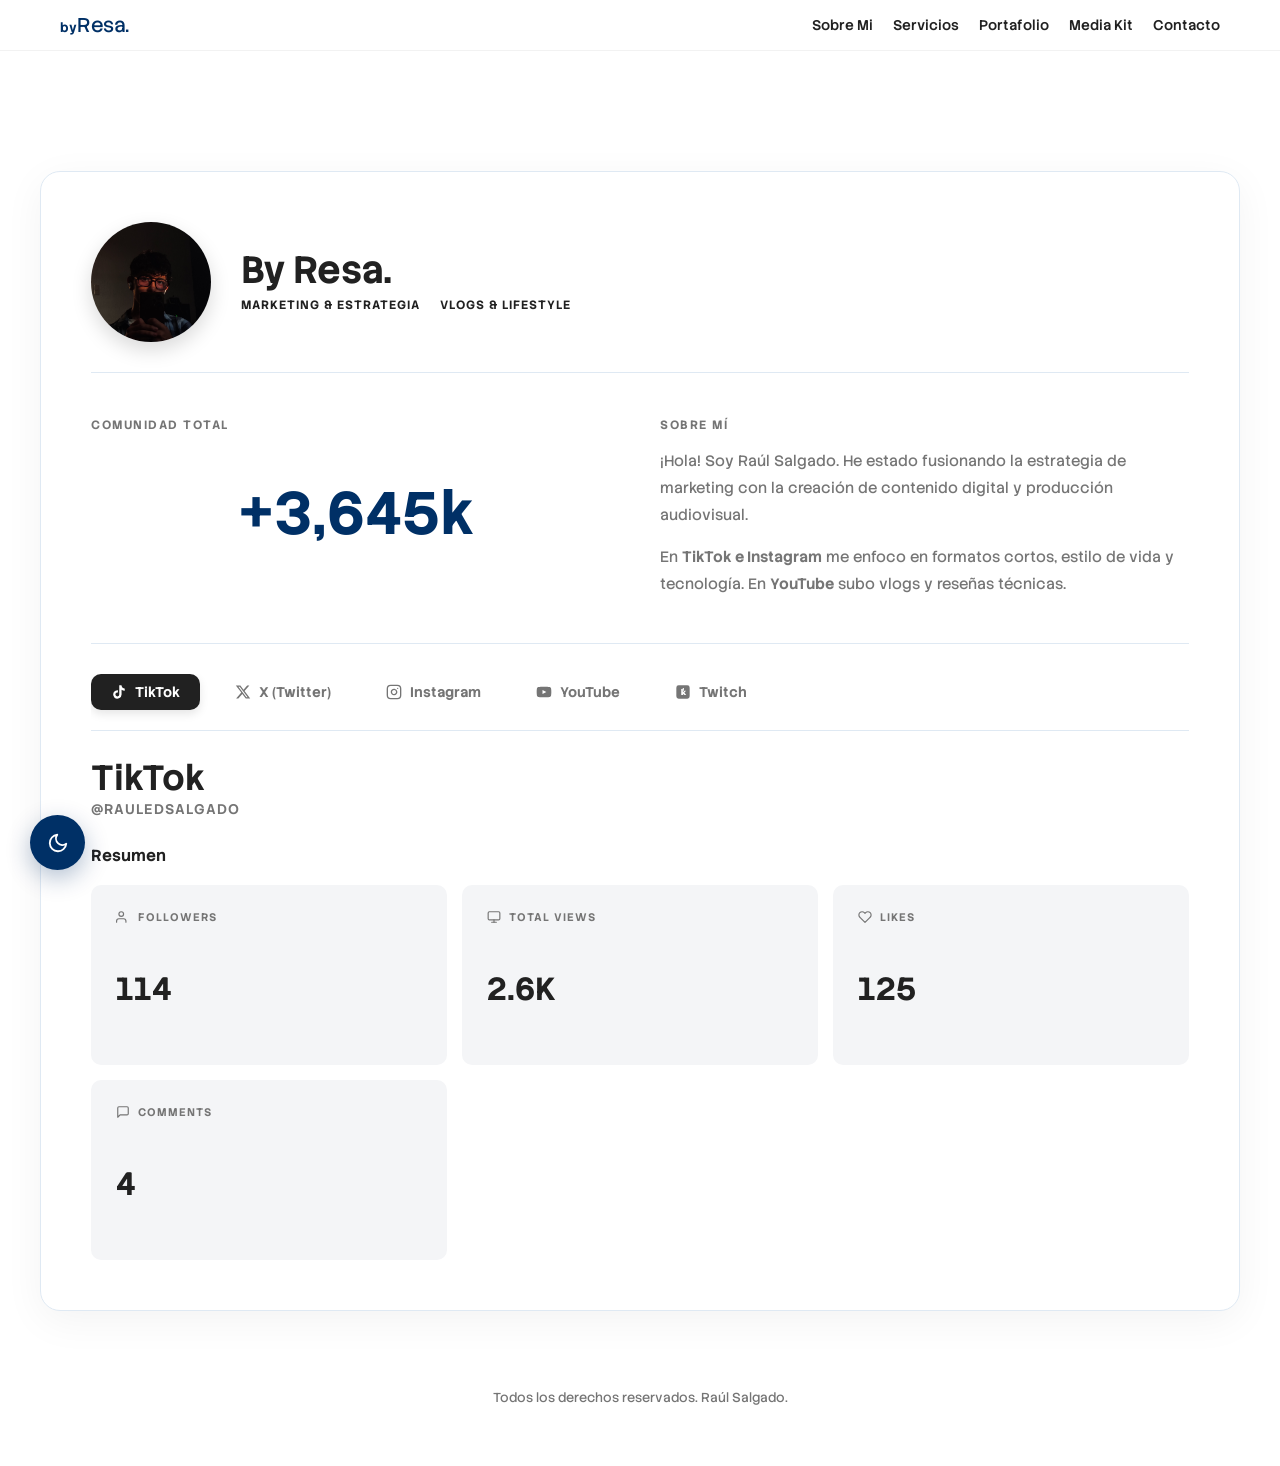
==== commit 3b318692: "Deploy 1.1" ====
--- a/mediakit.html
+++ b/mediakit.html
@@ -4,20 +4,24 @@
 <head>
     <meta charset="UTF-8">
     <meta name="viewport" content="width=device-width, initial-scale=1.0">
-    <title>Media Kit - byResa.</title>
+    <title>Media Kit | byResa.</title>
     
-    <!-- Hojas de estilo, Fuentes y Favicon -->
     <link rel="stylesheet" href="css/normalize.css">
     <link rel="preconnect" href="https://fonts.googleapis.com">
     <link rel="preconnect" href="https://fonts.gstatic.com" crossorigin>
     <link href="https://fonts.googleapis.com/css2?family=Stack+Sans+Text&display=swap" rel="stylesheet">
-    <link rel="preload" href="css/style.css" as="style">
-    <link rel="stylesheet" href="css/style.css?v=6.0">
-    <link rel="icon" href="Images/LOGO FINAL.png" type="image/png">
+    <!-- Versionado para romper caché -->
+    <link rel="stylesheet" href="css/style.css?v=8.0">
+    <link rel="icon" href="images/favicon.png?v=2" type="image/png">
+
+    <meta property="og:type" content="website">
+    <meta property="og:url" content="https://resanews.github.io/byresabeta/mediakit.html">
+    <meta property="og:title" content="Media Kit | byResa.">
+    <meta property="og:image" content="https://resanews.github.io/byresabeta/images/hero.jpg">
 </head>
 
 <body>
-    <!-- Encabezado Fijo y Simétrico (Consistencia Global) -->
+    <!-- Encabezado -->
     <header class="barra-superior">
         <div class="nav-container contenedor">
             <a href="index.html#inicio" class="titulo" style="text-decoration: none;">
@@ -27,60 +31,241 @@
                 <a href="index.html#sobre-mi">Sobre Mi</a>
                 <a href="index.html#servicios">Servicios</a>
                 <a href="portafolio.html">Portafolio</a>
-                <a href="mediakit.html">Media Kit</a>
+                <a href="mediakit.html" class="activo">Media Kit</a>
                 <a href="index.html#contacto">Contacto</a>
             </nav>
         </div>
     </header>
 
-    <!-- Envoltura animada exclusiva para el contenido inferior -->
-    <div class="transicion-pagina">
-        <section class="hero-apple seccion-separada">
-            <div class="contenedor" style="text-align: center; padding-top: 10rem;">
-                <h2 style="color: var(--primario); font-size: 4.8rem; font-weight: 800; letter-spacing: -1px; margin-bottom: 2rem;">Media Kit</h2>
-                <p style="color: var(--gris); font-size: 1.8rem; max-width: 60rem; margin: 0 auto; line-height: 1.6;">
-                    Próximamente. Estamos preparando un espacio dedicado con analíticas en tiempo real, alcance estratégico y métricas de impacto para marcas y creadores.
-                </p>
+    <main style="padding-top: 12rem; padding-bottom: 5rem;">
+        <section class="contenedor">
+            
+            <!-- Contenedor Principal (Apple Bento) -->
+            <div class="mk-panel-maestro revelar-scroll">
+                
+                <!-- Cabecera de Perfil -->
+                <div class="mk-perfil-header">
+                    <img src="images/IMG_20260726_185718~2.jpg" alt="Raúl Salgado" class="mk-avatar">
+                    <div class="mk-perfil-datos">
+                        <h1>By Resa.</h1>
+                        <div class="mk-tags-texto">
+                            <span>MARKETING & ESTRATEGIA</span>
+                            <span>VLOGS & LIFESTYLE</span>
+                        </div>
+                    </div>
+                </div>
+
+                <div class="mk-divisor"></div>
+
+                <!-- Sección Comunidad y Sobre Mí -->
+                <div style="display: grid; grid-template-columns: repeat(auto-fit, minmax(300px, 1fr)); gap: 4rem;">
+                    <div class="mk-seccion-info">
+                    <h4 class="mk-titulo-seccion">COMUNIDAD TOTAL</h4>
+                    <h2 class="mk-cifra-total">+3,645k</h2>
+                </div>
+
+                    <div class="mk-seccion-info">
+                        <h4 class="mk-titulo-seccion">SOBRE MÍ</h4>
+                        <p>¡Hola! Soy Raúl Salgado. He estado fusionando la estrategia de marketing con la creación de contenido digital y producción audiovisual.</p>
+                        <p>En <strong>TikTok e Instagram</strong> me enfoco en formatos cortos, estilo de vida y tecnología. En <strong>YouTube</strong> subo vlogs y reseñas técnicas.</p>
+                    </div>
+                </div>
+
+                <div class="mk-divisor"></div>
+
+              <!-- Interfaz Dinámica (Formato Riimo/Beacons) -->
+                <div class="mk-interfaz-dinamica">
+                    
+                    <!-- Barra Superior de Pestañas (Tabs) -->
+                    <div class="mk-tabs-superior">
+                        <button class="mk-tab-btn activo" data-target="stats-tt"><svg xmlns="http://www.w3.org/2000/svg" width="16" height="16" viewBox="0 0 24 24" fill="currentColor"><path d="M19.59 6.69a4.83 4.83 0 0 1-3.77-4.25V2h-3.45v13.67a2.89 2.89 0 0 1-5.2 1.74 2.89 2.89 0 0 1 2.31-4.64 2.93 2.93 0 0 1 .88.13V9.4a6.84 6.84 0 0 0-1-.05A6.33 6.33 0 0 0 5 20.1a6.34 6.34 0 0 0 10.86-4.43v-7a8.16 8.16 0 0 0 4.77 1.52v-3.4a4.85 4.85 0 0 1-1-.1z"/></svg>TikTok</button>
+                        <button class="mk-tab-btn" data-target="stats-x"><svg xmlns="http://www.w3.org/2000/svg" width="16" height="16" viewBox="0 0 24 24" fill="currentColor"><path d="M18.244 2.25h3.308l-7.227 8.26 8.502 11.24H16.17l-5.214-6.817L4.99 21.75H1.68l7.73-8.835L1.254 2.25H8.08l4.713 6.231zm-1.161 17.52h1.833L7.084 4.126H5.117z"/></svg>X (Twitter)</button>
+                        <button class="mk-tab-btn" data-target="stats-ig"><svg xmlns="http://www.w3.org/2000/svg" width="16" height="16" viewBox="0 0 24 24" fill="none" stroke="currentColor" stroke-width="2" stroke-linecap="round" stroke-linejoin="round"><rect x="2" y="2" width="20" height="20" rx="5" ry="5"></rect><path d="M16 11.37A4 4 0 1 1 12.63 8 4 4 0 0 1 16 11.37z"></path><line x1="17.5" y1="6.5" x2="17.51" y2="6.5"></line></svg>Instagram</button>
+                        <button class="mk-tab-btn" data-target="stats-yt"><svg xmlns="http://www.w3.org/2000/svg" width="16" height="16" viewBox="0 0 24 24" fill="currentColor"><path d="M22.54 6.42a2.78 2.78 0 0 0-1.95-1.96C18.88 4 12 4 12 4s-6.88 0-8.59.46A2.78 2.78 0 0 0 1.46 6.42 29 29 0 0 0 1 12a29 29 0 0 0 .46 5.58 2.78 2.78 0 0 0 1.95 1.96C5.12 20 12 20 12 20s6.88 0 8.59-.46a2.78 2.78 0 0 0 1.95-1.96A29 29 0 0 0 23 12a29 29 0 0 0-.46-5.58z"></path><polygon points="9.75 15.02 15.5 12 9.75 8.98 9.75 15.02" fill="#fff"></polygon></svg>YouTube</button>
+                        <button class="mk-tab-btn" data-target="stats-tw"><svg xmlns="http://www.w3.org/2000/svg" width="16" height="16" viewBox="0 0 24 24" fill="currentColor"><path d="M11.64 5.93h1.66v4.24h-1.66zM18.55 2H5.45A3.46 3.46 0 0 0 2 5.45v13.1A3.46 3.46 0 0 0 5.45 22h13.1a3.46 3.46 0 0 0 3.45-3.45V5.45A3.46 3.46 0 0 0 18.55 2zm-1.8 14.65h-2.5l-2.08-2.08v2.08H9.37V7.35h2.48v4.98l2.25-2.25h2.66l-2.73 2.73z"/></svg>Twitch</button>    
+                    </div>
+
+                    <!-- Contenedor de Paneles (El Tablero de Datos) -->
+                    <div class="mk-paneles-contenedor">
+                        
+                       <!-- PANEL TIKTOK (Actualizado) -->
+                        <div id="stats-tt" class="mk-panel-stats activo">
+                            <div class="mk-platform-header">
+                                <div class="mk-ph-izq">
+                                    <h2>TikTok</h2>
+                                    <p>@RAULEDSALGADO</p>
+                                </div>
+                            </div>
+
+                            <h3 class="mk-summary-title">Resumen</h3>
+                            
+                            <div class="mk-grid-dashboard">
+                                <div class="mk-stat-card">
+                                    <div class="mk-stat-top">
+                                        <span class="mk-stat-label"><svg xmlns="http://www.w3.org/2000/svg" width="14" height="14" viewBox="0 0 24 24" fill="none" stroke="currentColor" stroke-width="2" stroke-linecap="round" stroke-linejoin="round"><path d="M17 21v-2a4 4 0 0 0-4-4H5a4 4 0 0 0-4 4v2"></path><circle cx="9" cy="7" r="4"></circle></svg>FOLLOWERS</span>
+                                    </div>
+                                    <p class="mk-stat-value">114</p>
+                                </div>
+                                <div class="mk-stat-card">
+                                    <div class="mk-stat-top">
+                                        <span class="mk-stat-label"><svg xmlns="http://www.w3.org/2000/svg" width="14" height="14" viewBox="0 0 24 24" fill="none" stroke="currentColor" stroke-width="2" stroke-linecap="round" stroke-linejoin="round"><rect x="2" y="3" width="20" height="14" rx="2" ry="2"></rect><line x1="8" y1="21" x2="16" y2="21"></line><line x1="12" y1="17" x2="12" y2="21"></line></svg>TOTAL VIEWS</span>
+                                    </div>
+                                    <p class="mk-stat-value">2.6K</p>
+                                </div>
+                                <div class="mk-stat-card">
+                                    <div class="mk-stat-top">
+                                        <span class="mk-stat-label"><svg xmlns="http://www.w3.org/2000/svg" width="14" height="14" viewBox="0 0 24 24" fill="none" stroke="currentColor" stroke-width="2" stroke-linecap="round" stroke-linejoin="round"><path d="M20.84 4.61a5.5 5.5 0 0 0-7.78 0L12 5.67l-1.06-1.06a5.5 5.5 0 0 0-7.78 7.78l1.06 1.06L12 21.23l7.78-7.78 1.06-1.06a5.5 5.5 0 0 0 0-7.78z"></path></svg>LIKES</span>
+                                    </div>
+                                    <p class="mk-stat-value">125</p>
+                                </div>
+                                <div class="mk-stat-card">
+                                    <div class="mk-stat-top">
+                                        <span class="mk-stat-label"><svg xmlns="http://www.w3.org/2000/svg" width="14" height="14" viewBox="0 0 24 24" fill="none" stroke="currentColor" stroke-width="2" stroke-linecap="round" stroke-linejoin="round"><path d="M21 15a2 2 0 0 1-2 2H7l-4 4V5a2 2 0 0 1 2-2h14a2 2 0 0 1 2 2z"></path></svg>COMMENTS</span>
+                                    </div>
+                                    <p class="mk-stat-value">4</p>
+                                </div>
+                            </div>
+                        </div>
+
+                        <!-- PANEL X (TWITTER) -->
+                        <div id="stats-x" class="mk-panel-stats">
+                            <div class="mk-platform-header">
+                                <div class="mk-ph-izq">
+                                    <h2>Twitter / X</h2>
+                                    <p>@RESAMOKAS</p>
+                                </div>
+                            </div>
+                            <h3 class="mk-summary-title">Resumen</h3>
+                            <div class="mk-grid-dashboard">
+                                <div class="mk-stat-card">
+                                    <div class="mk-stat-top"><span class="mk-stat-label"><svg xmlns="http://www.w3.org/2000/svg" width="14" height="14" viewBox="0 0 24 24" fill="none" stroke="currentColor" stroke-width="2" stroke-linecap="round" stroke-linejoin="round"><path d="M17 21v-2a4 4 0 0 0-4-4H5a4 4 0 0 0-4 4v2"></path><circle cx="9" cy="7" r="4"></circle></svg>FOLLOWERS</span></div>
+                                    <p class="mk-stat-value">436</p>
+                                </div>
+                                <div class="mk-stat-card">
+                                    <div class="mk-stat-top"><span class="mk-stat-label"><svg xmlns="http://www.w3.org/2000/svg" width="14" height="14" viewBox="0 0 24 24" fill="none" stroke="currentColor" stroke-width="2" stroke-linecap="round" stroke-linejoin="round"><path d="M22 4s-.7 2.1-2 3.4c1.6 10-9.4 17.3-18 11.6 2.2.1 4.4-.6 6-2C3 15.5.5 9.6 3 5c2.2 2.6 5.6 4.1 9 4-.9-4.2 4-6.6 7-3.8 1.1 0 3-1.2 3-1.2z"></path></svg>TOTAL TWEETS</span></div>
+                                    <p class="mk-stat-value">5.3k</p>
+                                </div>
+                            </div>
+                        </div>
+
+                        <!-- PANEL INSTAGRAM -->
+                       <!-- PANEL INSTAGRAM (Actualizado) -->
+                        <div id="stats-ig" class="mk-panel-stats">
+                            <div class="mk-platform-header">
+                                <div class="mk-ph-izq">
+                                    <h2>Instagram</h2>
+                                    <p>@RAULEDSALGADO</p>
+                                </div>
+                            </div>
+                            
+                            <h3 class="mk-summary-title">Resumen</h3>
+                            
+                            <div class="mk-grid-dashboard">
+                                <div class="mk-stat-card">
+                                    <div class="mk-stat-top">
+                                        <span class="mk-stat-label"><svg xmlns="http://www.w3.org/2000/svg" width="14" height="14" viewBox="0 0 24 24" fill="none" stroke="currentColor" stroke-width="2" stroke-linecap="round" stroke-linejoin="round"><path d="M17 21v-2a4 4 0 0 0-4-4H5a4 4 0 0 0-4 4v2"></path><circle cx="9" cy="7" r="4"></circle></svg>FOLLOWERS</span>
+                                    </div>
+                                    <p class="mk-stat-value">365</p>
+                                </div>
+                                <div class="mk-stat-card">
+                                    <div class="mk-stat-top">
+                                        <span class="mk-stat-label"><svg xmlns="http://www.w3.org/2000/svg" width="14" height="14" viewBox="0 0 24 24" fill="none" stroke="currentColor" stroke-width="2" stroke-linecap="round" stroke-linejoin="round"><path d="M1 12s4-8 11-8 11 8 11 8-4 8-11 8-11-8-11-8z"></path><circle cx="12" cy="12" r="3"></circle></svg>PROFILE VISITS</span>
+                                    </div>
+                                    <p class="mk-stat-value">642</p>
+                                </div>
+                                <div class="mk-stat-card">
+                                    <div class="mk-stat-top">
+                                        <span class="mk-stat-label"><svg xmlns="http://www.w3.org/2000/svg" width="14" height="14" viewBox="0 0 24 24" fill="none" stroke="currentColor" stroke-width="2" stroke-linecap="round" stroke-linejoin="round"><polygon points="23 7 16 12 23 17 23 7"></polygon><rect x="1" y="5" width="15" height="14" rx="2" ry="2"></rect></svg>REELS REACH</span>
+                                    </div>
+                                    <p class="mk-stat-value">4.3k</p>
+                                </div>
+                                <div class="mk-stat-card">
+                                    <div class="mk-stat-top">
+                                        <span class="mk-stat-label"><svg xmlns="http://www.w3.org/2000/svg" width="14" height="14" viewBox="0 0 24 24" fill="none" stroke="currentColor" stroke-width="2" stroke-linecap="round" stroke-linejoin="round"><path d="M4 4h16c1.1 0 2 .9 2 2v12c0 1.1-.9 2-2 2H4c-1.1 0-2-.9-2-2V6c0-1.1.9-2 2-2z"></path><polyline points="22,6 12,13 2,6"></polyline></svg>STORIES REACH</span>
+                                    </div>
+                                    <p class="mk-stat-value">8k</p>
+                                </div>
+                            </div>
+                        </div>
+
+                        <!-- PANEL YOUTUBE -->
+                        <div id="stats-yt" class="mk-panel-stats">
+                            <div class="mk-platform-header">
+                                <div class="mk-ph-izq">
+                                    <h2>YouTube</h2>
+                                    <p>@RESAMOKAS / @BYRESA</p>
+                                </div>
+                            </div>
+                            
+                            <h3 class="mk-summary-title">Resumen</h3>
+                            
+                            <div class="mk-grid-dashboard">
+                                <div class="mk-stat-card">
+                                    <div class="mk-stat-top">
+                                        <span class="mk-stat-label"><svg xmlns="http://www.w3.org/2000/svg" width="14" height="14" viewBox="0 0 24 24" fill="none" stroke="currentColor" stroke-width="2" stroke-linecap="round" stroke-linejoin="round"><path d="M17 21v-2a4 4 0 0 0-4-4H5a4 4 0 0 0-4 4v2"></path><circle cx="9" cy="7" r="4"></circle></svg>SUBSCRIBERS</span>
+                                    </div>
+                                    <p class="mk-stat-value">966</p>
+                                </div>
+                                <div class="mk-stat-card">
+                                    <div class="mk-stat-top">
+                                        <span class="mk-stat-label"><svg xmlns="http://www.w3.org/2000/svg" width="14" height="14" viewBox="0 0 24 24" fill="none" stroke="currentColor" stroke-width="2" stroke-linecap="round" stroke-linejoin="round"><rect x="2" y="3" width="20" height="14" rx="2" ry="2"></rect><line x1="8" y1="21" x2="16" y2="21"></line><line x1="12" y1="17" x2="12" y2="21"></line></svg>TOTAL VIEWS</span>
+                                    </div>
+                                    <p class="mk-stat-value">59.5k</p>
+                                </div>
+                            </div>
+                        </div>
+
+                        <!-- PANEL TWITCH -->
+                        <div id="stats-tw" class="mk-panel-stats">
+                            <div class="mk-platform-header">
+                                <div class="mk-ph-izq">
+                                    <h2>Twitch</h2>
+                                    <p>@RESAMOKAS</p>
+                                </div>
+                            </div>
+                            
+                            <h3 class="mk-summary-title">Resumen</h3>
+                            
+                            <div class="mk-grid-dashboard">
+                                <div class="mk-stat-card">
+                                    <div class="mk-stat-top">
+                                        <span class="mk-stat-label"><svg xmlns="http://www.w3.org/2000/svg" width="14" height="14" viewBox="0 0 24 24" fill="none" stroke="currentColor" stroke-width="2" stroke-linecap="round" stroke-linejoin="round"><path d="M17 21v-2a4 4 0 0 0-4-4H5a4 4 0 0 0-4 4v2"></path><circle cx="9" cy="7" r="4"></circle></svg>FOLLOWERS</span>
+                                    </div>
+                                    <p class="mk-stat-value">2,826</p>
+                                </div>
+                                <div class="mk-stat-card">
+                                    <div class="mk-stat-top">
+                                        <span class="mk-stat-label"><svg xmlns="http://www.w3.org/2000/svg" width="14" height="14" viewBox="0 0 24 24" fill="none" stroke="currentColor" stroke-width="2" stroke-linecap="round" stroke-linejoin="round"><path d="M21 12.79A9 9 0 1 1 11.21 3 7 7 0 0 0 21 12.79z"></path></svg>WATCH TIME (MIN)</span>
+                                    </div>
+                                    <p class="mk-stat-value">739.4k</p>
+                                </div>
+                                <div class="mk-stat-card">
+                                    <div class="mk-stat-top">
+                                        <span class="mk-stat-label"><svg xmlns="http://www.w3.org/2000/svg" width="14" height="14" viewBox="0 0 24 24" fill="none" stroke="currentColor" stroke-width="2" stroke-linecap="round" stroke-linejoin="round"><path d="M17 21v-2a4 4 0 0 0-4-4H5a4 4 0 0 0-4 4v2"></path><circle cx="9" cy="7" r="4"></circle></svg>UNIQUE VIEWERS</span>
+                                    </div>
+                                    <p class="mk-stat-value">13.5k</p>
+                                </div>
+                                <div class="mk-stat-card">
+                                    <div class="mk-stat-top">
+                                        <span class="mk-stat-label"><svg xmlns="http://www.w3.org/2000/svg" width="14" height="14" viewBox="0 0 24 24" fill="none" stroke="currentColor" stroke-width="2" stroke-linecap="round" stroke-linejoin="round"><circle cx="12" cy="12" r="10"></circle><polyline points="12 6 12 12 16 14"></polyline></svg>AVG VIEWERS</span>
+                                    </div>
+                                    <p class="mk-stat-value">6.9</p>
+                                </div>
+                            </div>
+                        </div>
+
+                    </div>
+                </div>
+
             </div>
         </section>
-    </div>
-
-    <!-- Bloque de Enlaces y Redes (Consistencia de marca) -->
-    <section id="contenido" class="redes-apple seccion-separada">
-        <div class="contenedor grid-redes-apple">
-            <a href="https://www.youtube.com/@byresa" target="_blank" rel="noopener noreferrer" class="enlace-red-apple">
-                <svg xmlns="http://www.w3.org/2000/svg" width="22" height="22" viewBox="0 0 24 24" fill="none" stroke="currentColor" stroke-width="2" stroke-linecap="round" stroke-linejoin="round">
-                    <path d="M22.54 6.42a2.78 2.78 0 0 0-1.95-1.96C18.88 4 12 4 12 4s-6.88 0-8.59.46A2.78 2.78 0 0 0 1.46 6.42 29 29 0 0 0 1 12a29 29 0 0 0 .46 5.58 2.78 2.78 0 0 0 1.95 1.96C5.12 20 12 20 12 20s6.88 0 8.59-.46a2.78 2.78 0 0 0 1.95-1.96A29 29 0 0 0 23 12a29 29 0 0 0-.46-5.58z"></path>
-                    <polygon points="9.75 15.02 15.5 12 9.75 8.98 9.75 15.02"></polygon>
-                </svg>
-                <span>byresa.</span>
-            </a>
-
-            <a href="https://www.instagram.com/rauledsalgado/" target="_blank" rel="noopener noreferrer" class="enlace-red-apple">
-                <svg xmlns="http://www.w3.org/2000/svg" width="22" height="22" viewBox="0 0 24 24" fill="none" stroke="currentColor" stroke-width="2" stroke-linecap="round" stroke-linejoin="round">
-                    <rect x="2" y="2" width="20" height="20" rx="5" ry="5"></rect>
-                    <path d="M16 11.37A4 4 0 1 1 12.63 8 4 4 0 0 1 16 11.37z"></path>
-                    <line x1="17.5" y1="6.5" x2="17.51" y2="6.5"></line>
-                </svg>
-                <span>@rauledsalgado</span>
-            </a>
-
-            <a href="mailto:rauleduardosalgadoalvarez@gmail.com" class="enlace-red-apple">
-                <svg xmlns="http://www.w3.org/2000/svg" width="22" height="22" viewBox="0 0 24 24" fill="none" stroke="currentColor" stroke-width="2" stroke-linecap="round" stroke-linejoin="round">
-                    <path d="M4 4h16c1.1 0 2 .9 2 2v12c0 1.1-.9 2-2 2H4c-1.1 0-2-.9-2-2V6c0-1.1.9-2 2-2z"></path>
-                    <polyline points="22,6 12,13 2,6"></polyline>
-                </svg>
-                <span>Correo</span>
-            </a>
-        </div>
-    </section>
-
-    <!-- Pie de página unificado -->
+    </main>
+
     <footer class="footer-apple contenedor">
         <p>Todos los derechos reservados. Raúl Salgado.</p>
     </footer>
 
-    <!-- Botón Flotante de Modo Oscuro -->
+   <!-- Botón Flotante de Modo Oscuro -->
     <button id="btn-dark-mode" class="btn-dark-mode" type="button" aria-label="Alternar modo oscuro">
         <!-- Icono Luna (Modo Claro) -->
         <svg id="svg-luna" xmlns="http://www.w3.org/2000/svg" width="22" height="22" viewBox="0 0 24 24" fill="none" stroke="#ffffff" stroke-width="2" stroke-linecap="round" stroke-linejoin="round" style="display: block;">
@@ -100,8 +285,42 @@
         </svg>
     </button>
 
-   <!-- JavaScript Principal -->
-    <script src="js/main.js?v=6.0"></script>
+    <!-- JavaScript Principal en minúsculas para GitHub Pages -->
+    <script src="js/main.js?v=8.0"></script>
+
+    <!-- Script de las Pestañas (Tabs) de Redes -->
+    <script>
+        document.addEventListener('DOMContentLoaded', () => {
+            const botones = document.querySelectorAll('.mk-tab-btn');
+            const paneles = document.querySelectorAll('.mk-panel-stats');
+
+            botones.forEach(boton => {
+                boton.addEventListener('click', () => {
+                    botones.forEach(b => b.classList.remove('activo'));
+                    paneles.forEach(p => p.classList.remove('activo'));
+                    boton.classList.add('activo');
+                    const targetID = boton.getAttribute('data-target');
+                    document.getElementById(targetID).classList.add('activo');
+                });
+            });
+        });
+    </script>
+
+    <!-- Script del Intersection Observer (CRÍTICO: Esto hace que aparezca la pantalla) -->
+    <script>
+        const opciones = { threshold: 0.15, rootMargin: "0px 0px -80px 0px" };
+        const observador = new IntersectionObserver((entradas, obs) => {
+            entradas.forEach(entrada => {
+                if (entrada.isIntersecting) {
+                    setTimeout(() => { entrada.target.classList.add('activo'); }, 300);
+                    obs.unobserve(entrada.target);
+                }
+            });
+        }, opciones);
+        
+        document.querySelectorAll('.revelar-scroll, .revelar-bento').forEach(elemento => {
+            observador.observe(elemento);
+        });
+    </script>
 </body>
-
 </html>
--- a/css/style.css
+++ b/css/style.css
@@ -1328,6 +1328,11 @@
     color: var(--oscuro);
 }
 
+/* Forzar que el Sol sea azul marino cuando el botón es blanco en modo oscuro */
+body.dark-mode .btn-dark-mode #svg-sol {
+    stroke: #003066 !important; 
+}
+
 /* --- 4. SECCIÓN HERO (Terminal, Botón y Scroll) --- */
 body.dark-mode .hero-mockup {
     background-color: #001f3e; 
@@ -1380,19 +1385,15 @@
     border: 1px solid rgba(255, 255, 255, 0.25) !important; 
 }
 
-/* Estado de reposo: Íconos en blanco translúcido (Gris claro) */
 body.dark-mode .item-herramienta svg,
 body.dark-mode .item-herramienta img {
-    /* brightness(0) vuelve cualquier icono negro, y invert(1) lo vuelve blanco puro */
     filter: brightness(0) invert(1) opacity(0.7) !important; 
 }
 
-/* Estado Hover: Fijos en blanco puro brillante */
 body.dark-mode .item-herramienta:hover svg,
 body.dark-mode .item-herramienta:hover img {
     filter: brightness(0) invert(1) opacity(1) !important; 
-}   
-
+}
 
 /* --- 7. TARJETAS BENTO Y FORMULARIO (Rescate de profundidad) --- */
 body.dark-mode .tarjeta-bento,
@@ -1402,4 +1403,193 @@
 body.dark-mode .callout-portafolio {
     background-color: rgba(255, 255, 255, 0.03); 
     border: 1px solid rgba(255, 255, 255, 0.08);
-}+}
+
+/* ==========================================================================
+   12. MEDIA KIT PANEL MAESTRO Y DASHBOARD
+   ========================================================================== */
+.mk-panel-maestro {
+    background-color: var(--blanco);
+    border-radius: 2rem;
+    padding: 5rem;
+    box-shadow: 0 10px 40px rgba(0, 0, 0, 0.05);
+    border: 1px solid var(--grisbaj);
+}
+
+/* --- CABECERA DE PERFIL (Alineación Centrada) --- */
+.mk-perfil-header { 
+    display: flex; 
+    align-items: center; /* Centra el bloque de texto verticalmente respecto a la foto */
+    justify-content: flex-start !important; 
+    gap: 3rem; /* Espacio entre foto y texto */
+    margin-bottom: 3rem; 
+    width: 100%;
+}
+
+.mk-perfil-datos {
+    display: flex;
+    flex-direction: column;
+    justify-content: center;
+    align-items: flex-start !important;
+    text-align: left !important;
+    margin: 0 !important; 
+}
+
+.mk-avatar { 
+    width: 120px; 
+    height: 120px; 
+    border-radius: 50%; 
+    object-fit: cover; 
+    box-shadow: 0 8px 20px rgba(0,0,0,0.15); 
+    flex-shrink: 0; 
+}
+
+.mk-perfil-datos h1 { 
+    font-size: 3.8rem; 
+    color: var(--oscuro); 
+    margin: 0 0 1rem 0 !important; /* Separación exacta hacia las categorías */
+    padding: 0;
+    line-height: 1;
+    letter-spacing: -1px;
+}
+
+/* Diseño de texto limpio para las categorías */
+.mk-tags-texto {
+    display: flex;
+    flex-wrap: wrap;
+    gap: 2rem; /* Mayor espacio horizontal entre palabras */
+    font-size: 1.2rem;
+    font-weight: 700;
+    color: var(--oscuro);
+    text-transform: uppercase;
+    letter-spacing: 1px;
+    margin: 0 !important;
+    padding: 0 !important;
+}
+
+.mk-divisor { 
+    height: 1px; 
+    background-color: var(--grisbaj); 
+    margin: 3rem 0; 
+}
+
+/* --- TEXTOS COMUNIDAD Y SOBRE MÍ --- */
+.mk-titulo-seccion { 
+    font-size: 1.2rem; 
+    font-weight: 800; 
+    color: var(--gris); 
+    letter-spacing: 1.5px; 
+    margin-bottom: 1.5rem; 
+    text-transform: uppercase; 
+}
+
+.mk-cifra-total { 
+    font-size: 6rem; 
+    color: var(--primario); 
+    line-height: 1; 
+    margin-bottom: 1rem; 
+}
+
+.mk-iconos-redes { 
+    display: flex; 
+    gap: 1.5rem; 
+    font-size: 1.4rem; 
+    font-weight: 700; 
+    color: var(--oscuro); 
+    margin-bottom: 3rem; 
+}
+
+.mk-seccion-info p { 
+    font-size: 1.5rem; 
+    color: var(--gris); 
+    line-height: 1.8; 
+    margin-bottom: 1.5rem; 
+}
+
+/* --- DASHBOARD Y TABS --- */
+.mk-interfaz-dinamica { display: flex; flex-direction: column; width: 100%; }
+.mk-tabs-superior { display: flex; gap: 1.5rem; padding-bottom: 2rem; border-bottom: 1px solid var(--grisbaj); margin-bottom: 3rem; overflow-x: auto; scrollbar-width: none; }
+.mk-tabs-superior::-webkit-scrollbar { display: none; }
+
+.mk-tab-btn { display: flex; align-items: center; gap: 0.8rem; background-color: transparent; color: var(--gris); border: none; padding: 1rem 2rem; border-radius: 1rem; font-size: 1.4rem; font-weight: 700; cursor: pointer; transition: all 0.3s ease; white-space: nowrap; }
+.mk-tab-btn:hover { color: var(--oscuro); }
+.mk-tab-btn.activo { background-color: var(--oscuro); color: var(--blanco); box-shadow: 0 4px 10px rgba(0,0,0,0.1); }
+
+/* --- PANELES DE ESTADÍSTICAS --- */
+.mk-panel-stats { display: none; animation: fadeIn 0.4s ease; }
+.mk-panel-stats.activo { display: block; }
+@keyframes fadeIn { from { opacity: 0; transform: translateY(10px); } to { opacity: 1; transform: translateY(0); } }
+
+/* Alineación Forzada a la Izquierda para Cabeceras de Plataforma */
+.mk-platform-header { 
+    display: flex; 
+    justify-content: flex-start !important; 
+    align-items: flex-start !important; 
+    margin: 0 0 3rem 0 !important; 
+    padding: 0 !important;
+    width: 100%;
+}
+
+.mk-ph-izq {
+    display: flex;
+    flex-direction: column;
+    align-items: flex-start !important;
+    text-align: left !important;
+    margin: 0 !important;
+    padding: 0 !important;
+}
+
+.mk-ph-izq h2 { 
+    font-size: 3.5rem; 
+    color: var(--oscuro); 
+    margin: 0 0 0.5rem 0 !important; /* Destruye el margen izquierdo predeterminado del H2 */
+    padding: 0 !important;
+    line-height: 1;
+}
+
+.mk-ph-izq p { 
+    font-size: 1.4rem; 
+    font-weight: 600; 
+    color: var(--gris); 
+    text-transform: uppercase; 
+    letter-spacing: 1px; 
+    margin: 0 !important; /* Alinea el arroba al ras del H2 */
+    padding: 0 !important;
+}
+
+.mk-summary-title { 
+    font-size: 1.6rem; 
+    font-weight: 800; 
+    color: var(--oscuro); 
+    margin: 0 0 2rem 0 !important; /* Destruye el margen izquierdo del H3 */
+    padding: 0 !important;
+    text-align: left !important;
+}
+
+/* Tarjetas Estilo Riimo */
+.mk-grid-dashboard { display: grid; grid-template-columns: repeat(auto-fit, minmax(280px, 1fr)); gap: 1.5rem; }
+.mk-stat-card { background-color: #f4f5f7; border-radius: 1rem; padding: 2.5rem; display: flex; flex-direction: column; justify-content: space-between; min-height: 140px; }
+.mk-stat-top { display: flex; justify-content: space-between; align-items: center; margin-bottom: 1.5rem; }
+.mk-stat-label { display: flex; align-items: center; gap: 0.8rem; font-size: 1.1rem; font-weight: 800; color: var(--gris); letter-spacing: 1px; text-transform: uppercase; }
+.mk-stat-value { font-size: 3.2rem; font-weight: 800; color: var(--oscuro); }
+
+/* ==========================================================================
+   AJUSTES MODO OSCURO (DARK MODE) PARA EL MEDIA KIT
+   ========================================================================== */
+body.dark-mode .mk-panel-maestro { background-color: #001224; border-color: rgba(255, 255, 255, 0.05); }
+body.dark-mode .mk-perfil-datos h1, body.dark-mode .mk-iconos-redes { color: #ffffff; }
+
+/* El texto sin fondo de las categorías pasa a blanco */
+body.dark-mode .mk-tags-texto { color: #ffffff; }
+
+body.dark-mode .mk-divisor { background-color: rgba(255, 255, 255, 0.1); }
+
+body.dark-mode .mk-tabs-superior { border-bottom-color: rgba(255, 255, 255, 0.1); }
+body.dark-mode .mk-tab-btn { color: rgba(255, 255, 255, 0.5); }
+body.dark-mode .mk-tab-btn:hover { color: #ffffff; }
+body.dark-mode .mk-tab-btn.activo { background-color: #ffffff; color: #000000; }
+
+body.dark-mode .mk-ph-izq h2, body.dark-mode .mk-summary-title, body.dark-mode .mk-stat-value { color: #ffffff; }
+body.dark-mode .mk-sync-status { background-color: rgba(255, 255, 255, 0.05); color: #ffffff; border-color: rgba(255, 255, 255, 0.1); }
+body.dark-mode .mk-stat-card { background-color: #121212; border: 1px solid rgba(255, 255, 255, 0.05); }
+body.dark-mode .mk-stat-label { color: rgba(255, 255, 255, 0.7); }  
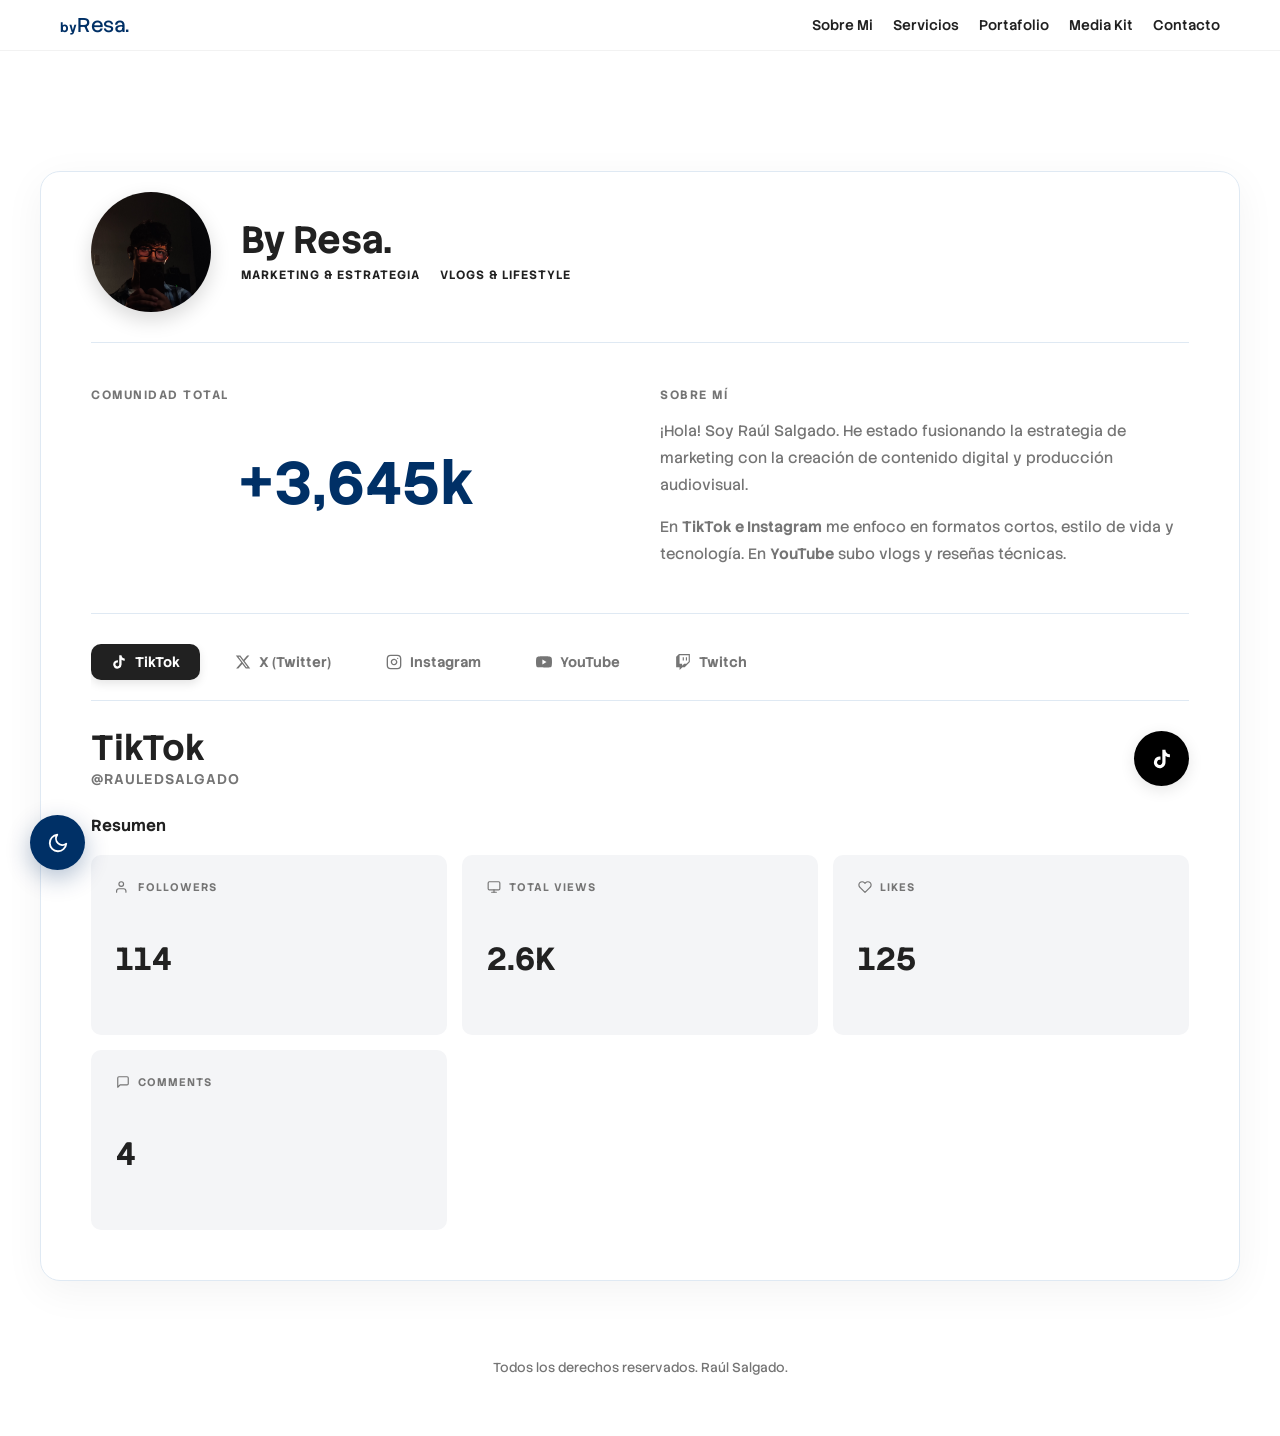
==== commit 96216e44: "Deploy 1.1.1" ====
--- a/mediakit.html
+++ b/mediakit.html
@@ -76,52 +76,62 @@
               <!-- Interfaz Dinámica (Formato Riimo/Beacons) -->
                 <div class="mk-interfaz-dinamica">
                     
-                    <!-- Barra Superior de Pestañas (Tabs) -->
+                   <!-- Barra Superior de Pestañas (Tabs) -->
                     <div class="mk-tabs-superior">
-                        <button class="mk-tab-btn activo" data-target="stats-tt"><svg xmlns="http://www.w3.org/2000/svg" width="16" height="16" viewBox="0 0 24 24" fill="currentColor"><path d="M19.59 6.69a4.83 4.83 0 0 1-3.77-4.25V2h-3.45v13.67a2.89 2.89 0 0 1-5.2 1.74 2.89 2.89 0 0 1 2.31-4.64 2.93 2.93 0 0 1 .88.13V9.4a6.84 6.84 0 0 0-1-.05A6.33 6.33 0 0 0 5 20.1a6.34 6.34 0 0 0 10.86-4.43v-7a8.16 8.16 0 0 0 4.77 1.52v-3.4a4.85 4.85 0 0 1-1-.1z"/></svg>TikTok</button>
-                        <button class="mk-tab-btn" data-target="stats-x"><svg xmlns="http://www.w3.org/2000/svg" width="16" height="16" viewBox="0 0 24 24" fill="currentColor"><path d="M18.244 2.25h3.308l-7.227 8.26 8.502 11.24H16.17l-5.214-6.817L4.99 21.75H1.68l7.73-8.835L1.254 2.25H8.08l4.713 6.231zm-1.161 17.52h1.833L7.084 4.126H5.117z"/></svg>X (Twitter)</button>
-                        <button class="mk-tab-btn" data-target="stats-ig"><svg xmlns="http://www.w3.org/2000/svg" width="16" height="16" viewBox="0 0 24 24" fill="none" stroke="currentColor" stroke-width="2" stroke-linecap="round" stroke-linejoin="round"><rect x="2" y="2" width="20" height="20" rx="5" ry="5"></rect><path d="M16 11.37A4 4 0 1 1 12.63 8 4 4 0 0 1 16 11.37z"></path><line x1="17.5" y1="6.5" x2="17.51" y2="6.5"></line></svg>Instagram</button>
-                        <button class="mk-tab-btn" data-target="stats-yt"><svg xmlns="http://www.w3.org/2000/svg" width="16" height="16" viewBox="0 0 24 24" fill="currentColor"><path d="M22.54 6.42a2.78 2.78 0 0 0-1.95-1.96C18.88 4 12 4 12 4s-6.88 0-8.59.46A2.78 2.78 0 0 0 1.46 6.42 29 29 0 0 0 1 12a29 29 0 0 0 .46 5.58 2.78 2.78 0 0 0 1.95 1.96C5.12 20 12 20 12 20s6.88 0 8.59-.46a2.78 2.78 0 0 0 1.95-1.96A29 29 0 0 0 23 12a29 29 0 0 0-.46-5.58z"></path><polygon points="9.75 15.02 15.5 12 9.75 8.98 9.75 15.02" fill="#fff"></polygon></svg>YouTube</button>
-                        <button class="mk-tab-btn" data-target="stats-tw"><svg xmlns="http://www.w3.org/2000/svg" width="16" height="16" viewBox="0 0 24 24" fill="currentColor"><path d="M11.64 5.93h1.66v4.24h-1.66zM18.55 2H5.45A3.46 3.46 0 0 0 2 5.45v13.1A3.46 3.46 0 0 0 5.45 22h13.1a3.46 3.46 0 0 0 3.45-3.45V5.45A3.46 3.46 0 0 0 18.55 2zm-1.8 14.65h-2.5l-2.08-2.08v2.08H9.37V7.35h2.48v4.98l2.25-2.25h2.66l-2.73 2.73z"/></svg>Twitch</button>    
+                        <button class="mk-tab-btn activo" data-target="stats-tt">
+                            <svg xmlns="http://www.w3.org/2000/svg" width="16" height="16" viewBox="0 0 24 24" fill="currentColor"><path d="M19.59 6.69a4.83 4.83 0 0 1-3.77-4.25V2h-3.45v13.67a2.89 2.89 0 0 1-5.2 1.74 2.89 2.89 0 0 1 2.31-4.64 2.93 2.93 0 0 1 .88.13V9.4a6.84 6.84 0 0 0-1-.05A6.33 6.33 0 0 0 5 20.1a6.34 6.34 0 0 0 10.86-4.43v-7a8.16 8.16 0 0 0 4.77 1.52v-3.4a4.85 4.85 0 0 1-1-.1z"/></svg>
+                            TikTok
+                        </button>
+                        <button class="mk-tab-btn" data-target="stats-x">
+                            <svg xmlns="http://www.w3.org/2000/svg" width="16" height="16" viewBox="0 0 24 24" fill="currentColor"><path d="M18.244 2.25h3.308l-7.227 8.26 8.502 11.24H16.17l-5.214-6.817L4.99 21.75H1.68l7.73-8.835L1.254 2.25H8.08l4.713 6.231zm-1.161 17.52h1.833L7.084 4.126H5.117z"/></svg>
+                            X (Twitter)
+                        </button>
+                        <button class="mk-tab-btn" data-target="stats-ig">
+                            <svg xmlns="http://www.w3.org/2000/svg" width="16" height="16" viewBox="0 0 24 24" fill="none" stroke="currentColor" stroke-width="2" stroke-linecap="round" stroke-linejoin="round"><rect x="2" y="2" width="20" height="20" rx="5" ry="5"></rect><path d="M16 11.37A4 4 0 1 1 12.63 8 4 4 0 0 1 16 11.37z"></path><line x1="17.5" y1="6.5" x2="17.51" y2="6.5"></line></svg>
+                            Instagram
+                        </button>
+                        <button class="mk-tab-btn" data-target="stats-yt">
+                            <svg xmlns="http://www.w3.org/2000/svg" width="16" height="16" viewBox="0 0 24 24" fill="currentColor"><path d="M23.498 6.186a3.016 3.016 0 0 0-2.122-2.136C19.505 3.545 12 3.545 12 3.545s-7.505 0-9.377.505A3.017 3.017 0 0 0 .502 6.186C0 8.07 0 12 0 12s0 3.93.502 5.814a3.016 3.016 0 0 0 2.122 2.136c1.871.505 9.376.505 9.376.505s7.505 0 9.377-.505a3.015 3.015 0 0 0 2.122-2.136C24 15.93 24 12 24 12s0-3.93-.502-5.814zM9.545 15.568V8.432L15.818 12l-6.273 3.568z"/></svg>
+                            YouTube
+                        </button>
+                        <button class="mk-tab-btn" data-target="stats-tw">
+                            <svg xmlns="http://www.w3.org/2000/svg" width="16" height="16" viewBox="0 0 24 24" fill="currentColor"><path d="M11.571 4.714h1.715v5.143H11.57zm4.715 0H18v5.143h-1.714zM6 0L1.714 4.286v15.428h5.143V24l4.286-4.286h3.428L22.286 12V0zm14.571 11.143l-3.428 3.428h-3.429l-3 3v-3H6.857V1.714h13.714Z"/></svg>
+                            Twitch
+                        </button>
                     </div>
 
                     <!-- Contenedor de Paneles (El Tablero de Datos) -->
                     <div class="mk-paneles-contenedor">
                         
-                       <!-- PANEL TIKTOK (Actualizado) -->
+                        <!-- PANEL TIKTOK -->
                         <div id="stats-tt" class="mk-panel-stats activo">
                             <div class="mk-platform-header">
                                 <div class="mk-ph-izq">
                                     <h2>TikTok</h2>
                                     <p>@RAULEDSALGADO</p>
                                 </div>
+                                <a href="https://www.tiktok.com/@rauledsalgado" target="_blank" class="mk-link-red" data-red="tiktok" aria-label="Visitar TikTok">
+                                    <svg xmlns="http://www.w3.org/2000/svg" width="22" height="22" viewBox="0 0 24 24" fill="currentColor"><path d="M19.59 6.69a4.83 4.83 0 0 1-3.77-4.25V2h-3.45v13.67a2.89 2.89 0 0 1-5.2 1.74 2.89 2.89 0 0 1 2.31-4.64 2.93 2.93 0 0 1 .88.13V9.4a6.84 6.84 0 0 0-1-.05A6.33 6.33 0 0 0 5 20.1a6.34 6.34 0 0 0 10.86-4.43v-7a8.16 8.16 0 0 0 4.77 1.52v-3.4a4.85 4.85 0 0 1-1-.1z"/></svg>
+                                </a>
                             </div>
 
                             <h3 class="mk-summary-title">Resumen</h3>
                             
                             <div class="mk-grid-dashboard">
                                 <div class="mk-stat-card">
-                                    <div class="mk-stat-top">
-                                        <span class="mk-stat-label"><svg xmlns="http://www.w3.org/2000/svg" width="14" height="14" viewBox="0 0 24 24" fill="none" stroke="currentColor" stroke-width="2" stroke-linecap="round" stroke-linejoin="round"><path d="M17 21v-2a4 4 0 0 0-4-4H5a4 4 0 0 0-4 4v2"></path><circle cx="9" cy="7" r="4"></circle></svg>FOLLOWERS</span>
-                                    </div>
+                                    <div class="mk-stat-top"><span class="mk-stat-label"><svg xmlns="http://www.w3.org/2000/svg" width="14" height="14" viewBox="0 0 24 24" fill="none" stroke="currentColor" stroke-width="2" stroke-linecap="round" stroke-linejoin="round"><path d="M17 21v-2a4 4 0 0 0-4-4H5a4 4 0 0 0-4 4v2"></path><circle cx="9" cy="7" r="4"></circle></svg>FOLLOWERS</span></div>
                                     <p class="mk-stat-value">114</p>
                                 </div>
                                 <div class="mk-stat-card">
-                                    <div class="mk-stat-top">
-                                        <span class="mk-stat-label"><svg xmlns="http://www.w3.org/2000/svg" width="14" height="14" viewBox="0 0 24 24" fill="none" stroke="currentColor" stroke-width="2" stroke-linecap="round" stroke-linejoin="round"><rect x="2" y="3" width="20" height="14" rx="2" ry="2"></rect><line x1="8" y1="21" x2="16" y2="21"></line><line x1="12" y1="17" x2="12" y2="21"></line></svg>TOTAL VIEWS</span>
-                                    </div>
+                                    <div class="mk-stat-top"><span class="mk-stat-label"><svg xmlns="http://www.w3.org/2000/svg" width="14" height="14" viewBox="0 0 24 24" fill="none" stroke="currentColor" stroke-width="2" stroke-linecap="round" stroke-linejoin="round"><rect x="2" y="3" width="20" height="14" rx="2" ry="2"></rect><line x1="8" y1="21" x2="16" y2="21"></line><line x1="12" y1="17" x2="12" y2="21"></line></svg>TOTAL VIEWS</span></div>
                                     <p class="mk-stat-value">2.6K</p>
                                 </div>
                                 <div class="mk-stat-card">
-                                    <div class="mk-stat-top">
-                                        <span class="mk-stat-label"><svg xmlns="http://www.w3.org/2000/svg" width="14" height="14" viewBox="0 0 24 24" fill="none" stroke="currentColor" stroke-width="2" stroke-linecap="round" stroke-linejoin="round"><path d="M20.84 4.61a5.5 5.5 0 0 0-7.78 0L12 5.67l-1.06-1.06a5.5 5.5 0 0 0-7.78 7.78l1.06 1.06L12 21.23l7.78-7.78 1.06-1.06a5.5 5.5 0 0 0 0-7.78z"></path></svg>LIKES</span>
-                                    </div>
+                                    <div class="mk-stat-top"><span class="mk-stat-label"><svg xmlns="http://www.w3.org/2000/svg" width="14" height="14" viewBox="0 0 24 24" fill="none" stroke="currentColor" stroke-width="2" stroke-linecap="round" stroke-linejoin="round"><path d="M20.84 4.61a5.5 5.5 0 0 0-7.78 0L12 5.67l-1.06-1.06a5.5 5.5 0 0 0-7.78 7.78l1.06 1.06L12 21.23l7.78-7.78 1.06-1.06a5.5 5.5 0 0 0 0-7.78z"></path></svg>LIKES</span></div>
                                     <p class="mk-stat-value">125</p>
                                 </div>
                                 <div class="mk-stat-card">
-                                    <div class="mk-stat-top">
-                                        <span class="mk-stat-label"><svg xmlns="http://www.w3.org/2000/svg" width="14" height="14" viewBox="0 0 24 24" fill="none" stroke="currentColor" stroke-width="2" stroke-linecap="round" stroke-linejoin="round"><path d="M21 15a2 2 0 0 1-2 2H7l-4 4V5a2 2 0 0 1 2-2h14a2 2 0 0 1 2 2z"></path></svg>COMMENTS</span>
-                                    </div>
+                                    <div class="mk-stat-top"><span class="mk-stat-label"><svg xmlns="http://www.w3.org/2000/svg" width="14" height="14" viewBox="0 0 24 24" fill="none" stroke="currentColor" stroke-width="2" stroke-linecap="round" stroke-linejoin="round"><path d="M21 15a2 2 0 0 1-2 2H7l-4 4V5a2 2 0 0 1 2-2h14a2 2 0 0 1 2 2z"></path></svg>COMMENTS</span></div>
                                     <p class="mk-stat-value">4</p>
                                 </div>
                             </div>
@@ -134,6 +144,9 @@
                                     <h2>Twitter / X</h2>
                                     <p>@RESAMOKAS</p>
                                 </div>
+                                <a href="https://x.com/RESAMOKAS" target="_blank" class="mk-link-red" data-red="x" aria-label="Visitar X">
+                                    <svg xmlns="http://www.w3.org/2000/svg" width="22" height="22" viewBox="0 0 24 24" fill="currentColor"><path d="M18.244 2.25h3.308l-7.227 8.26 8.502 11.24H16.17l-5.214-6.817L4.99 21.75H1.68l7.73-8.835L1.254 2.25H8.08l4.713 6.231zm-1.161 17.52h1.833L7.084 4.126H5.117z"/></svg>
+                                </a>
                             </div>
                             <h3 class="mk-summary-title">Resumen</h3>
                             <div class="mk-grid-dashboard">
@@ -143,46 +156,38 @@
                                 </div>
                                 <div class="mk-stat-card">
                                     <div class="mk-stat-top"><span class="mk-stat-label"><svg xmlns="http://www.w3.org/2000/svg" width="14" height="14" viewBox="0 0 24 24" fill="none" stroke="currentColor" stroke-width="2" stroke-linecap="round" stroke-linejoin="round"><path d="M22 4s-.7 2.1-2 3.4c1.6 10-9.4 17.3-18 11.6 2.2.1 4.4-.6 6-2C3 15.5.5 9.6 3 5c2.2 2.6 5.6 4.1 9 4-.9-4.2 4-6.6 7-3.8 1.1 0 3-1.2 3-1.2z"></path></svg>TOTAL TWEETS</span></div>
-                                    <p class="mk-stat-value">5.3k</p>
+                                    <p class="mk-stat-value">5.6k</p>
                                 </div>
                             </div>
                         </div>
 
                         <!-- PANEL INSTAGRAM -->
-                       <!-- PANEL INSTAGRAM (Actualizado) -->
                         <div id="stats-ig" class="mk-panel-stats">
                             <div class="mk-platform-header">
                                 <div class="mk-ph-izq">
                                     <h2>Instagram</h2>
                                     <p>@RAULEDSALGADO</p>
                                 </div>
-                            </div>
-                            
-                            <h3 class="mk-summary-title">Resumen</h3>
-                            
-                            <div class="mk-grid-dashboard">
-                                <div class="mk-stat-card">
-                                    <div class="mk-stat-top">
-                                        <span class="mk-stat-label"><svg xmlns="http://www.w3.org/2000/svg" width="14" height="14" viewBox="0 0 24 24" fill="none" stroke="currentColor" stroke-width="2" stroke-linecap="round" stroke-linejoin="round"><path d="M17 21v-2a4 4 0 0 0-4-4H5a4 4 0 0 0-4 4v2"></path><circle cx="9" cy="7" r="4"></circle></svg>FOLLOWERS</span>
-                                    </div>
+                                <a href="https://www.instagram.com/rauledsalgado/" target="_blank" class="mk-link-red" data-red="instagram" aria-label="Visitar Instagram">
+                                    <svg xmlns="http://www.w3.org/2000/svg" width="22" height="22" viewBox="0 0 24 24" fill="none" stroke="currentColor" stroke-width="2" stroke-linecap="round" stroke-linejoin="round"><rect x="2" y="2" width="20" height="20" rx="5" ry="5"></rect><path d="M16 11.37A4 4 0 1 1 12.63 8 4 4 0 0 1 16 11.37z"></path><line x1="17.5" y1="6.5" x2="17.51" y2="6.5"></line></svg>
+                                </a>
+                            </div>
+                            <h3 class="mk-summary-title">Resumen</h3>
+                            <div class="mk-grid-dashboard">
+                                <div class="mk-stat-card">
+                                    <div class="mk-stat-top"><span class="mk-stat-label"><svg xmlns="http://www.w3.org/2000/svg" width="14" height="14" viewBox="0 0 24 24" fill="none" stroke="currentColor" stroke-width="2" stroke-linecap="round" stroke-linejoin="round"><path d="M17 21v-2a4 4 0 0 0-4-4H5a4 4 0 0 0-4 4v2"></path><circle cx="9" cy="7" r="4"></circle></svg>FOLLOWERS</span></div>
                                     <p class="mk-stat-value">365</p>
                                 </div>
                                 <div class="mk-stat-card">
-                                    <div class="mk-stat-top">
-                                        <span class="mk-stat-label"><svg xmlns="http://www.w3.org/2000/svg" width="14" height="14" viewBox="0 0 24 24" fill="none" stroke="currentColor" stroke-width="2" stroke-linecap="round" stroke-linejoin="round"><path d="M1 12s4-8 11-8 11 8 11 8-4 8-11 8-11-8-11-8z"></path><circle cx="12" cy="12" r="3"></circle></svg>PROFILE VISITS</span>
-                                    </div>
+                                    <div class="mk-stat-top"><span class="mk-stat-label"><svg xmlns="http://www.w3.org/2000/svg" width="14" height="14" viewBox="0 0 24 24" fill="none" stroke="currentColor" stroke-width="2" stroke-linecap="round" stroke-linejoin="round"><path d="M1 12s4-8 11-8 11 8 11 8-4 8-11 8-11-8-11-8z"></path><circle cx="12" cy="12" r="3"></circle></svg>PROFILE VISITS</span></div>
                                     <p class="mk-stat-value">642</p>
                                 </div>
                                 <div class="mk-stat-card">
-                                    <div class="mk-stat-top">
-                                        <span class="mk-stat-label"><svg xmlns="http://www.w3.org/2000/svg" width="14" height="14" viewBox="0 0 24 24" fill="none" stroke="currentColor" stroke-width="2" stroke-linecap="round" stroke-linejoin="round"><polygon points="23 7 16 12 23 17 23 7"></polygon><rect x="1" y="5" width="15" height="14" rx="2" ry="2"></rect></svg>REELS REACH</span>
-                                    </div>
+                                    <div class="mk-stat-top"><span class="mk-stat-label"><svg xmlns="http://www.w3.org/2000/svg" width="14" height="14" viewBox="0 0 24 24" fill="none" stroke="currentColor" stroke-width="2" stroke-linecap="round" stroke-linejoin="round"><polygon points="23 7 16 12 23 17 23 7"></polygon><rect x="1" y="5" width="15" height="14" rx="2" ry="2"></rect></svg>REELS REACH</span></div>
                                     <p class="mk-stat-value">4.3k</p>
                                 </div>
                                 <div class="mk-stat-card">
-                                    <div class="mk-stat-top">
-                                        <span class="mk-stat-label"><svg xmlns="http://www.w3.org/2000/svg" width="14" height="14" viewBox="0 0 24 24" fill="none" stroke="currentColor" stroke-width="2" stroke-linecap="round" stroke-linejoin="round"><path d="M4 4h16c1.1 0 2 .9 2 2v12c0 1.1-.9 2-2 2H4c-1.1 0-2-.9-2-2V6c0-1.1.9-2 2-2z"></path><polyline points="22,6 12,13 2,6"></polyline></svg>STORIES REACH</span>
-                                    </div>
+                                    <div class="mk-stat-top"><span class="mk-stat-label"><svg xmlns="http://www.w3.org/2000/svg" width="14" height="14" viewBox="0 0 24 24" fill="none" stroke="currentColor" stroke-width="2" stroke-linecap="round" stroke-linejoin="round"><path d="M4 4h16c1.1 0 2 .9 2 2v12c0 1.1-.9 2-2 2H4c-1.1 0-2-.9-2-2V6c0-1.1.9-2 2-2z"></path><polyline points="22,6 12,13 2,6"></polyline></svg>STORIES REACH</span></div>
                                     <p class="mk-stat-value">8k</p>
                                 </div>
                             </div>
@@ -195,23 +200,14 @@
                                     <h2>YouTube</h2>
                                     <p>@RESAMOKAS / @BYRESA</p>
                                 </div>
-                            </div>
-                            
-                            <h3 class="mk-summary-title">Resumen</h3>
-                            
-                            <div class="mk-grid-dashboard">
-                                <div class="mk-stat-card">
-                                    <div class="mk-stat-top">
-                                        <span class="mk-stat-label"><svg xmlns="http://www.w3.org/2000/svg" width="14" height="14" viewBox="0 0 24 24" fill="none" stroke="currentColor" stroke-width="2" stroke-linecap="round" stroke-linejoin="round"><path d="M17 21v-2a4 4 0 0 0-4-4H5a4 4 0 0 0-4 4v2"></path><circle cx="9" cy="7" r="4"></circle></svg>SUBSCRIBERS</span>
-                                    </div>
-                                    <p class="mk-stat-value">966</p>
-                                </div>
-                                <div class="mk-stat-card">
-                                    <div class="mk-stat-top">
-                                        <span class="mk-stat-label"><svg xmlns="http://www.w3.org/2000/svg" width="14" height="14" viewBox="0 0 24 24" fill="none" stroke="currentColor" stroke-width="2" stroke-linecap="round" stroke-linejoin="round"><rect x="2" y="3" width="20" height="14" rx="2" ry="2"></rect><line x1="8" y1="21" x2="16" y2="21"></line><line x1="12" y1="17" x2="12" y2="21"></line></svg>TOTAL VIEWS</span>
-                                    </div>
-                                    <p class="mk-stat-value">59.5k</p>
-                                </div>
+                                <a href="https://www.youtube.com/@RESAMOKAS" target="_blank" class="mk-link-red" data-red="youtube" aria-label="Visitar YouTube">
+                                <svg xmlns="http://www.w3.org/2000/svg" width="22" height="22" viewBox="0 0 24 24" fill="currentColor"><path d="M23.498 6.186a3.016 3.016 0 0 0-2.122-2.136C19.505 3.545 12 3.545 12 3.545s-7.505 0-9.377.505A3.017 3.017 0 0 0 .502 6.186C0 8.07 0 12 0 12s0 3.93.502 5.814a3.016 3.016 0 0 0 2.122 2.136c1.871.505 9.376.505 9.376.505s7.505 0 9.377-.505a3.015 3.015 0 0 0 2.122-2.136C24 15.93 24 12 24 12s0-3.93-.502-5.814zM9.545 15.568V8.432L15.818 12l-6.273 3.568z"/></svg>
+                                </a>
+                            </div>
+                            <h3 class="mk-summary-title">Resumen</h3>
+                            <div class="mk-grid-dashboard">
+                                <div class="mk-stat-card"><div class="mk-stat-top"><span class="mk-stat-label"><svg xmlns="http://www.w3.org/2000/svg" width="14" height="14" viewBox="0 0 24 24" fill="none" stroke="currentColor" stroke-width="2" stroke-linecap="round" stroke-linejoin="round"><path d="M17 21v-2a4 4 0 0 0-4-4H5a4 4 0 0 0-4 4v2"></path><circle cx="9" cy="7" r="4"></circle></svg>SUBSCRIBERS</span></div><p class="mk-stat-value">966</p></div>
+                                <div class="mk-stat-card"><div class="mk-stat-top"><span class="mk-stat-label"><svg xmlns="http://www.w3.org/2000/svg" width="14" height="14" viewBox="0 0 24 24" fill="none" stroke="currentColor" stroke-width="2" stroke-linecap="round" stroke-linejoin="round"><rect x="2" y="3" width="20" height="14" rx="2" ry="2"></rect><line x1="8" y1="21" x2="16" y2="21"></line><line x1="12" y1="17" x2="12" y2="21"></line></svg>TOTAL VIEWS</span></div><p class="mk-stat-value">59.5k</p></div>
                             </div>
                         </div>
 
@@ -222,35 +218,16 @@
                                     <h2>Twitch</h2>
                                     <p>@RESAMOKAS</p>
                                 </div>
-                            </div>
-                            
-                            <h3 class="mk-summary-title">Resumen</h3>
-                            
-                            <div class="mk-grid-dashboard">
-                                <div class="mk-stat-card">
-                                    <div class="mk-stat-top">
-                                        <span class="mk-stat-label"><svg xmlns="http://www.w3.org/2000/svg" width="14" height="14" viewBox="0 0 24 24" fill="none" stroke="currentColor" stroke-width="2" stroke-linecap="round" stroke-linejoin="round"><path d="M17 21v-2a4 4 0 0 0-4-4H5a4 4 0 0 0-4 4v2"></path><circle cx="9" cy="7" r="4"></circle></svg>FOLLOWERS</span>
-                                    </div>
-                                    <p class="mk-stat-value">2,826</p>
-                                </div>
-                                <div class="mk-stat-card">
-                                    <div class="mk-stat-top">
-                                        <span class="mk-stat-label"><svg xmlns="http://www.w3.org/2000/svg" width="14" height="14" viewBox="0 0 24 24" fill="none" stroke="currentColor" stroke-width="2" stroke-linecap="round" stroke-linejoin="round"><path d="M21 12.79A9 9 0 1 1 11.21 3 7 7 0 0 0 21 12.79z"></path></svg>WATCH TIME (MIN)</span>
-                                    </div>
-                                    <p class="mk-stat-value">739.4k</p>
-                                </div>
-                                <div class="mk-stat-card">
-                                    <div class="mk-stat-top">
-                                        <span class="mk-stat-label"><svg xmlns="http://www.w3.org/2000/svg" width="14" height="14" viewBox="0 0 24 24" fill="none" stroke="currentColor" stroke-width="2" stroke-linecap="round" stroke-linejoin="round"><path d="M17 21v-2a4 4 0 0 0-4-4H5a4 4 0 0 0-4 4v2"></path><circle cx="9" cy="7" r="4"></circle></svg>UNIQUE VIEWERS</span>
-                                    </div>
-                                    <p class="mk-stat-value">13.5k</p>
-                                </div>
-                                <div class="mk-stat-card">
-                                    <div class="mk-stat-top">
-                                        <span class="mk-stat-label"><svg xmlns="http://www.w3.org/2000/svg" width="14" height="14" viewBox="0 0 24 24" fill="none" stroke="currentColor" stroke-width="2" stroke-linecap="round" stroke-linejoin="round"><circle cx="12" cy="12" r="10"></circle><polyline points="12 6 12 12 16 14"></polyline></svg>AVG VIEWERS</span>
-                                    </div>
-                                    <p class="mk-stat-value">6.9</p>
-                                </div>
+                                <a href="https://www.twitch.tv/resamokas" target="_blank" class="mk-link-red" data-red="twitch" aria-label="Visitar Twitch">
+                                    <svg xmlns="http://www.w3.org/2000/svg" width="22" height="22" viewBox="0 0 24 24" fill="currentColor"><path d="M11.571 4.714h1.715v5.143H11.57zm4.715 0H18v5.143h-1.714zM6 0L1.714 4.286v15.428h5.143V24l4.286-4.286h3.428L22.286 12V0zm14.571 11.143l-3.428 3.428h-3.429l-3 3v-3H6.857V1.714h13.714Z"/></svg>
+                                </a>
+                            </div>
+                            <h3 class="mk-summary-title">Resumen</h3>
+                            <div class="mk-grid-dashboard">
+                                <div class="mk-stat-card"><div class="mk-stat-top"><span class="mk-stat-label"><svg xmlns="http://www.w3.org/2000/svg" width="14" height="14" viewBox="0 0 24 24" fill="none" stroke="currentColor" stroke-width="2" stroke-linecap="round" stroke-linejoin="round"><path d="M17 21v-2a4 4 0 0 0-4-4H5a4 4 0 0 0-4 4v2"></path><circle cx="9" cy="7" r="4"></circle></svg>FOLLOWERS</span></div><p class="mk-stat-value">1764</p></div>
+                                <div class="mk-stat-card"><div class="mk-stat-top"><span class="mk-stat-label"><svg xmlns="http://www.w3.org/2000/svg" width="14" height="14" viewBox="0 0 24 24" fill="none" stroke="currentColor" stroke-width="2" stroke-linecap="round" stroke-linejoin="round"><path d="M21 12.79A9 9 0 1 1 11.21 3 7 7 0 0 0 21 12.79z"></path></svg>WATCH TIME (MIN)</span></div><p class="mk-stat-value">739.4k</p></div>
+                                <div class="mk-stat-card"><div class="mk-stat-top"><span class="mk-stat-label"><svg xmlns="http://www.w3.org/2000/svg" width="14" height="14" viewBox="0 0 24 24" fill="none" stroke="currentColor" stroke-width="2" stroke-linecap="round" stroke-linejoin="round"><path d="M17 21v-2a4 4 0 0 0-4-4H5a4 4 0 0 0-4 4v2"></path><circle cx="9" cy="7" r="4"></circle></svg>UNIQUE VIEWERS</span></div><p class="mk-stat-value">13.5k</p></div>
+                                <div class="mk-stat-card"><div class="mk-stat-top"><span class="mk-stat-label"><svg xmlns="http://www.w3.org/2000/svg" width="14" height="14" viewBox="0 0 24 24" fill="none" stroke="currentColor" stroke-width="2" stroke-linecap="round" stroke-linejoin="round"><circle cx="12" cy="12" r="10"></circle><polyline points="12 6 12 12 16 14"></polyline></svg>AVG VIEWERS</span></div><p class="mk-stat-value">6.9</p></div>
                             </div>
                         </div>
 
--- a/css/style.css
+++ b/css/style.css
@@ -1411,7 +1411,8 @@
 .mk-panel-maestro {
     background-color: var(--blanco);
     border-radius: 2rem;
-    padding: 5rem;
+    /* Orden: Arriba, Derecha, Abajo, Izquierda */
+    padding: 2rem 5rem 5rem 5rem !important; 
     box-shadow: 0 10px 40px rgba(0, 0, 0, 0.05);
     border: 1px solid var(--grisbaj);
 }
@@ -1523,11 +1524,60 @@
 /* Alineación Forzada a la Izquierda para Cabeceras de Plataforma */
 .mk-platform-header { 
     display: flex; 
-    justify-content: flex-start !important; 
-    align-items: flex-start !important; 
+    justify-content: space-between !important; /* Empuja el botón hacia la derecha (donde estaba la X) */
+    align-items: center !important; /* Centra el botón verticalmente con el título */
     margin: 0 0 3rem 0 !important; 
     padding: 0 !important;
     width: 100%;
+}
+
+/* --- Botones de Enlace Directo a Redes (Circulares a la derecha) --- */
+.mk-link-red {
+    display: flex;
+    justify-content: center;
+    align-items: center;
+    width: 55px;
+    height: 55px;
+    border-radius: 50%;
+    /* Por defecto en modo claro: Fondo negro, icono blanco */
+    background-color: #000000;
+    color: #ffffff !important;
+    text-decoration: none;
+    box-shadow: 0 4px 15px rgba(0,0,0,0.1);
+    transition: transform 0.3s cubic-bezier(0.16, 1, 0.3, 1), box-shadow 0.3s ease, background-color 0.3s ease;
+}
+
+/* Estado Hover: Revelan su color original de marca */
+.mk-link-red:hover {
+    transform: scale(1.1) translateY(-3px);
+    box-shadow: 0 8px 25px rgba(0,0,0,0.2);
+}
+
+.mk-link-red[data-red="tiktok"]:hover { background-color: #000000; }
+.mk-link-red[data-red="x"]:hover { background-color: #000000; }
+.mk-link-red[data-red="instagram"]:hover { background: linear-gradient(45deg, #f09433 0%, #e6683c 25%, #dc2743 50%, #cc2366 75%, #bc1888 100%); }
+.mk-link-red[data-red="youtube"]:hover { background-color: #FF0000; }
+.mk-link-red[data-red="twitch"]:hover { background-color: #9146FF; }
+
+/* Inversión en Modo Oscuro */
+body.dark-mode .mk-link-red {
+    /* Por defecto en modo oscuro: Fondo blanco, icono negro */
+    background-color: #ffffff;
+    color: #000000 !important;
+}
+
+/* Mantener el fondo blanco en hover para TikTok y X en modo oscuro para contraste */
+body.dark-mode .mk-link-red[data-red="tiktok"]:hover,
+body.dark-mode .mk-link-red[data-red="x"]:hover {
+    background-color: #ffffff;
+    color: #000000 !important;
+}
+
+/* En modo oscuro, Instagram, YouTube y Twitch revelan color, el ícono debe ser blanco */
+body.dark-mode .mk-link-red[data-red="instagram"]:hover,
+body.dark-mode .mk-link-red[data-red="youtube"]:hover,
+body.dark-mode .mk-link-red[data-red="twitch"]:hover {
+    color: #ffffff !important;
 }
 
 .mk-ph-izq {
